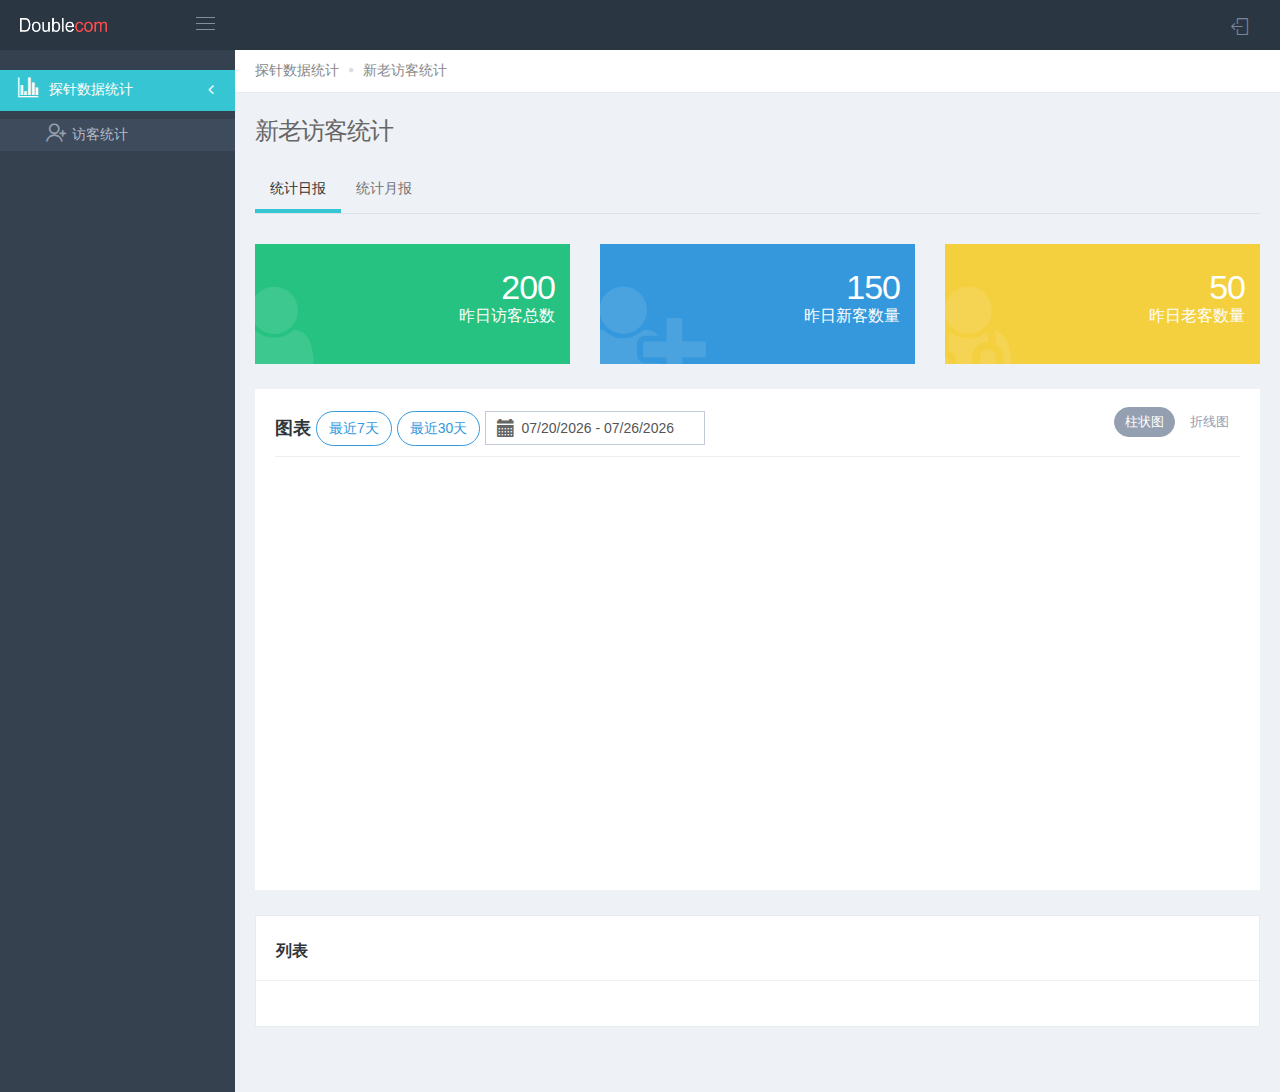
==== html/index.html @ a8bb0d9d "新增折线图和列表" ====
<!DOCTYPE html>
<!--[if IE 8]> <html lang="en" class="ie8 no-js"> <![endif]-->
<!--[if IE 9]> <html lang="en" class="ie9 no-js"> <![endif]-->
<!--[if !IE]><!-->
<html lang="en">
<!--<![endif]-->

<head>
    <meta charset="utf-8" />
    <title>管理平台</title>
    <meta http-equiv="X-UA-Compatible" content="IE=edge">
    <meta content="width=device-width, initial-scale=1" name="viewport" />
    <link rel="stylesheet" href="../assets/global/plugins/iconfont/iconfont.css" type="text/css">
    <link href="../assets/global/plugins/font-awesome/css/font-awesome.min.css" rel="stylesheet" type="text/css" />
    <link href="../assets/global/plugins/simple-line-icons/simple-line-icons.min.css" rel="stylesheet" type="text/css" />
    <link href="../assets/global/plugins/bootstrap/css/bootstrap.min.css" rel="stylesheet" type="text/css" />
    <link href="../assets/global/css/components.min.css" rel="stylesheet" id="style_components" type="text/css" />
    <link href="../assets/global/css/plugins.min.css" rel="stylesheet" type="text/css" />
    <link href="../assets/layouts/layout/css/layout.min.css" rel="stylesheet" type="text/css" />
    <link href="../assets/layouts/layout/css/themes/darkblue.min.css" rel="stylesheet" type="text/css" id="style_color" />
    <link href="../assets/global/plugins/bootstrap-table-master/bootstrap-table.min.css" type="text/css" rel="stylesheet">
    <link href="../assets/global/plugins/bootstrap-select/css/bootstrap-select.min.css" type="text/css" rel="stylesheet">
    <link href="../assets/global/plugins/bootstrap-sweetalert/sweetalert.css" type="text/css" rel="stylesheet">
    <link href="../assets/global/plugins/bootstrap-daterangepicker/daterangepicker.min.css" rel="stylesheet" type="text/css" />
</head>
<!-- END HEAD -->

<body class="page-header-fixed page-sidebar-closed-hide-logo page-container-bg-solid page-content-white page-sidebar-fixed">
    <div class="page-wrapper">
        <!-- BEGIN HEADER -->
        <div class="page-header navbar navbar-fixed-top">
            <!-- BEGIN HEADER INNER -->
            <div class="page-header-inner ">
                <!-- BEGIN LOGO -->
                <div class="page-logo">
                    <a href="javascript:;">
                        <img src="../assets/layouts/layout/img/logo.png" alt="logo" class="logo-default" width="87" height="14" /> </a>
                    <div class="menu-toggler sidebar-toggler">
                        <span></span>
                    </div>
                </div>
                <!-- END LOGO -->
                <!-- BEGIN RESPONSIVE MENU TOGGLER -->
                <a href="javascript:;" class="menu-toggler responsive-toggler" data-toggle="collapse" data-target=".navbar-collapse">
                <span></span>
            </a>
                <!-- END RESPONSIVE MENU TOGGLER -->
                <!-- BEGIN TOP NAVIGATION MENU -->
                <div class="top-menu">
                    <ul class="nav navbar-nav pull-right">
                        <!-- BEGIN USER LOGIN DROPDOWN -->
                        <!-- DOC: Apply "dropdown-dark" class after below "dropdown-extended" to change the dropdown styte -->
                        <li class="dropdown dropdown-user">
                            <a href="javascript:;" class="dropdown-toggle" data-toggle="dropdown" data-hover="dropdown" data-close-others="true">
                            <span class="username username-hide-on-mobile">  </span>
                        </a>
                        </li>
                        <!-- END USER LOGIN DROPDOWN -->
                        <!-- BEGIN QUICK SIDEBAR TOGGLER -->
                        <!-- DOC: Apply "dropdown-dark" class after below "dropdown-extended" to change the dropdown styte -->
                        <li class="dropdown dropdown-quick-sidebar-toggler">
                            <a href="javascript:;" class="dropdown-toggle">
                                <i class="icon-logout"></i>
                            </a>
                        </li>
                        <!-- END QUICK SIDEBAR TOGGLER -->
                    </ul>
                </div>
                <!-- END TOP NAVIGATION MENU -->
            </div>
            <!-- END HEADER INNER -->
        </div>
        <!-- END HEADER -->
        <!-- BEGIN HEADER & CONTENT DIVIDER -->
        <div class="clearfix"></div>
        <!-- END HEADER & CONTENT DIVIDER -->
        <!-- BEGIN CONTAINER -->
        <div class="page-container">
            <!-- BEGIN SIDEBAR -->
            <div class="page-sidebar-wrapper">
                <!-- BEGIN SIDEBAR -->
                <!-- DOC: Set data-auto-scroll="false" to disable the sidebar from auto scrolling/focusing -->
                <!-- DOC: Change data-auto-speed="200" to adjust the sub menu slide up/down speed -->
                <div class="page-sidebar navbar-collapse collapse">
                    <!-- BEGIN SIDEBAR MENU -->
                    <!-- DOC: Apply "page-sidebar-menu-light" class right after "page-sidebar-menu" to enable light sidebar menu style(without borders) -->
                    <!-- DOC: Apply "page-sidebar-menu-hover-submenu" class right after "page-sidebar-menu" to enable hoverable(hover vs accordion) sub menu mode -->
                    <!-- DOC: Apply "page-sidebar-menu-closed" class right after "page-sidebar-menu" to collapse("page-sidebar-closed" class must be applied to the body element) the sidebar sub menu mode -->
                    <!-- DOC: Set data-auto-scroll="false" to disable the sidebar from auto scrolling/focusing -->
                    <!-- DOC: Set data-keep-expand="true" to keep the submenues expanded -->
                    <!-- DOC: Set data-auto-speed="200" to adjust the sub menu slide up/down speed -->
                    <ul class="page-sidebar-menu  page-header-fixed " data-keep-expanded="false" data-auto-scroll="true" data-slide-speed="200" style="padding-top: 20px">
                        <!-- DOC: To remove the sidebar toggler from the sidebar you just need to completely remove the below "sidebar-toggler-wrapper" LI element -->
                        <!-- BEGIN SIDEBAR TOGGLER BUTTON -->
                        <!-- END SIDEBAR TOGGLER BUTTON -->
                        <!-- DOC: To remove the search box from the sidebar you just need to completely remove the below "sidebar-search-wrapper" LI element -->
                        <li class="nav-item start active">
                            <a href="javascript:;" class="nav-link nav-toggle">
                                <i class="iconfont icon-tongjishuju" style="font-size: 20px;"></i>
                                <span class="title">探针数据统计</span>
                                <span class="arrow"></span>
                            </a>
                            <ul class="sub-menu">
                                <li class="nav-item start open">
                                    <a href="index.html" class="nav-link ">
                                    <i class="iconfont icon-xinfangke-copy1" style="font-size: 20px;"></i>
                                    <span class="title">访客统计</span>
                                    <span class="selected"></span>
                                </a>
                                </li>
                            </ul>
                        </li>
                        <!--                         <li class="nav-item  ">
                            <a href="javascript:;" class="nav-link nav-toggle">
                                <i class="icon-diamond"></i>
                                <span class="title">用户管理</span>
                            </a>
                        </li> -->
                        <!--                         <li class="nav-item  ">
                            <a href="javascript:;" class="nav-link nav-toggle">
                            <i class="icon-diamond"></i>
                            <span class="title">基础信息管理</span>
                            <span class="arrow"></span>
                        </a>
                            <ul class="sub-menu">
                                <li class="nav-item start">
                                    <a href="group.html" class="nav-link ">
                                    <i class="icon-bar-chart"></i>
                                    <span class="title">分组管理</span>
                                </a>
                                </li>
                                <li class="nav-item start ">
                                    <a href="javascript:;" class="nav-link ">
                                    <i class="icon-settings"></i>
                                    <span class="title">日志管理</span>
                                </a>
                                </li>
                                <li class="nav-item start ">
                                    <a href="javascript:;" class="nav-link ">
                                    <i class="icon-settings"></i>
                                    <span class="title">代理商管理</span>
                                </a>
                                </li>
                            </ul>
                        </li> -->
                    </ul>
                    <!-- END SIDEBAR MENU -->
                </div>
                <!-- END SIDEBAR -->
            </div>
            <!-- END SIDEBAR -->
            <!-- BEGIN CONTENT -->
            <div class="page-content-wrapper">
                <!-- BEGIN CONTENT BODY -->
                <div class="page-content">
                    <!-- BEGIN PAGE HEADER-->
                    <!-- BEGIN PAGE BAR -->
                    <div class="page-bar">
                        <ul class="page-breadcrumb">
                            <li>
                                <!--<a href="javascript:;">管理首页</a>-->
                                <span>探针数据统计</span>
                                <i class="fa fa-circle"></i>
                            </li>
                            <li>
                                <span>新老访客统计</span>
                            </li>
                        </ul>
                    </div>
                    <!-- END PAGE BAR -->
                    <!-- BEGIN PAGE TITLE-->
                    <h1 class="page-title">新老访客统计
                        <small></small>
                    </h1>
                    <!-- END PAGE TITLE-->
                    <div class="row">
                        <div class="col-md-12">
                            <div class="tabbable-line boxless tabbable-reversed">
                                <ul class="nav nav-tabs">
                                    <li class="active">
                                        <a href="#tab1" data-toggle="tab"> 统计日报 </a>
                                    </li>
                                    <li>
                                        <a href="#tab2" data-toggle="tab"> 统计月报 </a>
                                    </li>
                                </ul>
                                <div class="tab-content">
                                    <div class="tab-pane active" id="tab1">
                                        <div class="row">
                                            <div class="col-lg-4 col-md-4 col-sm-4 col-xs-12">
                                                <a class="dashboard-stat dashboard-stat-v2 green-jungle" href="#" id="devTotals">
                                                    <div class="visual">
                                                        <i class="fa fa-user"></i>
                                                    </div>
                                                    <div class="details">
                                                        <div class="number">
                                                            <span data-counter="counterup" data-value="200">200</span>
                                                        </div>
                                                        <div class="desc">昨日访客总数</div>
                                                    </div>
                                                </a>
                                            </div>
                                            <div class="col-lg-4 col-md-4 col-sm-4 col-xs-12" id="devConnected">
                                                <a class="dashboard-stat dashboard-stat-v2 blue" href="#" name="networkset" id="interSet">
                                                    <div class="visual">
                                                        <i class="fa fa-user-plus"></i>
                                                    </div>
                                                    <div class="details">
                                                        <div class="number">
                                                            <span data-counter="counterup" data-value="150">150</span>
                                                        </div>
                                                        <div class="desc">昨日新客数量</div>
                                                    </div>
                                                </a>
                                            </div>
                                            <div class="col-lg-4 col-md-4 col-sm-4 col-xs-12">
                                                <a class="dashboard-stat dashboard-stat-v2 yellow-saffron" href="#" id="devUnConnected">
                                                    <div class="visual">
                                                        <i class="fa fa-user-md"></i>
                                                    </div>
                                                    <div class="details">
                                                        <div class="number">
                                                            <span data-counter="counterup" data-value="50">50</span>
                                                        </div>
                                                        <div class="desc">昨日老客数量</div>
                                                    </div>
                                                </a>
                                            </div>
                                        </div>
                                        <div class="clearfix"></div>
                                        <div class="row">
                                            <div class="col-md-12">
                                                <div class="portlet light">
                                                    <div class="portlet-title">
                                                        <div class="caption">
                                                            <form class="form-inline">
                                                                <div class="form-group">
                                                                    <span class="caption-subject bold uppercase font-dark">图表</span>
                                                                </div>
                                                                <div class="form-group">
                                                                    <button type="button" class="btn blue btn-outline btn-circle" id="btnLast7Day">最近7天</button>
                                                                </div>
                                                                <div class="form-group">
                                                                    <button type="button" class="btn blue btn-outline btn-circle" id="btnLast30Day">最近30天</button>
                                                                </div>
                                                                <div class="form-group" style="position: relative;">
                                                                    <i class="glyphicon glyphicon-calendar fa fa-calendar" style="position: absolute;bottom: 10px; right: 190px; top: auto; cursor: pointer;"></i>
                                                                    <input type="text" id="dateTimeSel" class="form-control" style="width: 220px;padding-left: 35px;">
                                                                </div>
                                                            </form>
                                                        </div>
                                                        <div class="actions">
                                                            <div class="btn-group btn-group-devided" data-toggle="buttons">
                                                                <label class="btn btn-transparent blue-oleo btn-no-border btn-outline btn-circle btn-sm active" id="barType">
                                                                    <input type="radio" name="options" class="toggle">柱状图</label>
                                                                <label class="btn btn-transparent blue-oleo btn-no-border btn-outline btn-circle btn-sm" id="lineType">
                                                                    <input type="radio" name="options" class="toggle">折线图</label>
                                                            </div>
                                                        </div>
                                                    </div>
                                                    <div class="portlet-body">
                                                        <div id="echarts_users" style="height:400px;"></div>
                                                    </div>
                                                </div>
                                            </div>
                                        </div>
                                        <div class="clearfix"></div>
                                        <div class="row">
                                            <div class="col-md-12 col-sm-12">
                                                <div class="portlet light portlet-fit portlet-datatable bordered">
                                                    <div class="portlet-title">
                                                        <div class="caption">
                                                            <span class="caption-subject bold uppercase font-dark">列表</span>
                                                        </div>
                                                    </div>
                                                    <div class="portlet-body">
                                                        <table id="mytable"></table>
                                                    </div>
                                                </div>
                                            </div>
                                        </div>
                                    </div>
                                    <div class="tab-pane" id="tab2">
                                        <form class="form-inline" role="form" style="margin-bottom: 15px;">
                                            <div class="form-group">
                                                <button type="button" class="btn blue btn-outline btn-lg btn-circle">昨日</button>
                                            </div>
                                            <div class="form-group">
                                                <button type="button" class="btn blue btn-outline btn-lg btn-circle">最近7天</button>
                                            </div>
                                            <div class="form-group">
                                                <button type="button" class="btn blue btn-outline btn-lg btn-circle">最近30天</button>
                                            </div>
                                        </form>
                                    </div>
                                </div>
                            </div>
                        </div>
                    </div>
                </div>
                <!-- END CONTENT BODY -->
            </div>
            <!-- END CONTENT -->
            <!-- BEGIN QUICK SIDEBAR -->
            <a href="javascript:;" class="page-quick-sidebar-toggler">
            <i class="icon-login"></i>
        </a>
            <!-- END QUICK SIDEBAR -->
        </div>
        <!-- END CONTAINER -->
    </div>
    <!-- modal-dialog Begin -->
    <!-- modal-dialog End -->
    <!--[if lt IE 9]>
<script src="../assets/global/plugins/respond.min.js"></script>
<script src="../assets/global/plugins/excanvas.min.js"></script>
<script src="../assets/global/plugins/ie8.fix.min.js"></script>
<![endif]-->
    <script src="../assets/global/plugins/jquery.min.js" type="text/javascript"></script>
    <script src="../assets/global/plugins/bootstrap/js/bootstrap.min.js" type="text/javascript"></script>
    <script src="../assets/global/plugins/moment.min.js" type="text/javascript"></script>
    <script src="../assets/global/plugins/bootstrap-daterangepicker/daterangepicker.min.js" type="text/javascript"></script>
    <script src="../assets/global/plugins/js.cookie.min.js" type="text/javascript"></script>
    <script src="../assets/global/scripts/app.min.js" type="text/javascript"></script>
    <script src="../assets/layouts/layout/scripts/layout.min.js" type="text/javascript"></script>
    <script src="../assets/global/plugins/jquery-slimscroll/jquery.slimscroll.min.js" type="text/javascript"></script>
    <script src="../assets/global/plugins/bootstrap-select/js/bootstrap-select.min.js" type="text/javascript"></script>
    <script src="../assets/global/plugins/bootstrap-sweetalert/sweetalert.min.js" type="text/javascript"></script>
    <script src="../assets/global/plugins/jquery.blockui.min.js" type="text/javascript"></script>
    <script src="../assets/global/plugins/bootstrap-table-master/bootstrap-table.min.js"></script>
    <script src="../assets/global/plugins/bootstrap-table-master/locale/bootstrap-table-zh-CN.min.js"></script>
    <script src="../assets/global/plugins/tableExport-jquery-plugin/tableExport.min.js"></script>
    <script src="../assets/global/plugins/tableExport-jquery-plugin/FileSaver.min.js"></script>
    <script src="../assets/global/plugins/tableExport-jquery-plugin/xlsx.core.min.js"></script>
    <script src="../assets/global/plugins/bootstrap-table-master/bootstrap-table-export.js"></script>
    <script src="../assets/global/plugins/echarts/echarts.min.js" type="text/javascript"></script>
    <script src="../assets/global/plugins/echarts/theme/shine.js" type="text/javascript"></script>
    <script type="text/javascript">
    $(document).ready(function() {
        ///////////////////////////////////////////////////////////////////////////////////////
        // 日期选择
        var dayCount = 7;
        var xDataDays = [];
        var yDataDays = {};
        $('#dateTimeSel').daterangepicker({
            startDate: moment().subtract('days', 6),
            endDate: moment(),
            locale: {
                applyLabel: '保存',
                cancelLabel: '取消',
                fromLabel: 'From',
                toLabel: 'To',
                customRangeLabel: '自定义',
                daysOfWeek: ['日', '一', '二', '三', '四', '五', '六'],
                monthNames: ['1月', '2月', '3月', '4月', '5月', '6月', '7月', '8月', '9月', '10月', '11月', '12月'],
                firstDay: 1
            }
        }, function(start, end, label) {
            $('#btnLast7Day').removeClass("active");
            $('#btnLast30Day').removeClass("active");
            var time1 = Date.parse(start._d);
            var time2 = Date.parse(end._d);
            dayCount = Math.round((Math.abs(time2 - time1)) / (1000 * 60 * 60 * 24));
            xDataDays = [];
            xDataDays.push(end.format('YYYY-MM-DD'));
            for (var i = 0; i < dayCount - 1; i++) {
                var time = end.subtract('days', 1);
                time = time.format('YYYY-MM-DD');
                xDataDays.unshift(time);
            }
            end.add(dayCount - 1, 'day');
            // var yDataDays = {};
            yDataDays = getRandomYData(yDataDays, dayCount);
            var show = false;
            var disabled = true;
            if (dayCount > 15) {
                show = true;
                disabled = false;
            }
            myChart.setOption({
                dataZoom: [{
                    show: show,
                    start: 0,
                    end: 100,
                }, {
                    disabled: disabled,
                    start: 0,
                    end: 100,
                }],
                xAxis: {
                    data: xDataDays,
                },
                series: [{
                    data: yDataDays.allUsers,
                }, {
                    data: yDataDays.newUsers,
                }, {
                    data: yDataDays.oldUsers,
                }, ]
            });
            var data = [];
            setListData(data, xDataDays, yDataDays, dayCount);
        });

        /////////////////////////////////////////////////////////////////////////////////////
        //初始化图表
        var myChart = echarts.init(document.getElementById('echarts_users'), 'shine');
        xDataDays = [];
        for (var i = 6; i >= 0; i--) {
            var time = moment().subtract('days', i);
            time = time.format('YYYY-MM-DD');
            xDataDays.push(time);
        }
        yDataDays = {
            allUsers: [200, 100, 300, 280, 180, 250, 150],
            newUsers: [120, 10, 150, 200, 40, 200, 70],
            oldUsers: [80, 90, 150, 80, 140, 50, 80],
        }
        var option = {
            title: {
                text: 'title',
                show: false,
            },
            tooltip: {
                trigger: 'axis',
                axisPointer: {
                    type: 'shadow', // line/shadow/cross
                }
            },
            dataZoom: [{ // 这个dataZoom组件，默认控制x轴。
                    type: 'slider', // 这个 dataZoom 组件是 slider 型 dataZoom 组件
                    start: 0, // 左边在 10% 的位置。
                    end: 100, // 右边在 60% 的位置。
                    show: false,
                },
                { // 这个dataZoom组件，也控制x轴。
                    type: 'inside', // 这个 dataZoom 组件是 inside 型 dataZoom 组件
                    start: 0, // 左边在 10% 的位置。
                    end: 100, // 右边在 60% 的位置。
                    disabled: true,
                }
            ],
            legend: {
                type: 'plain',
                show: true,
                left: 'center',
                top: 0,
                data: ['总客流', '新客', '老客']
            },
            xAxis: {
                type: 'category',
                data: xDataDays,
                name: '日期',
                // boundaryGap: false,
            },
            yAxis: {
                type: 'value',
                name: '人数',
                splitNumber: 4,
            },
            series: [{
                name: '总客流',
                type: 'bar', // bar/line
                // stack: '123',
                data: yDataDays.allUsers,
            }, {
                name: '新客',
                type: 'bar',
                barWidth: '10%',
                stack: '总客流', // 总客流/其他
                data: yDataDays.newUsers,
            }, {
                name: '老客',
                type: 'bar',
                barWidth: '10%',
                stack: '总客流',
                data: yDataDays.oldUsers,
            }, ]
        };
        myChart.showLoading();
        window.setTimeout(function() {
            myChart.hideLoading();
            myChart.setOption(option);
        }, 500);

        ///////////////////////////////////////////////////////////////////////////////////////
        // 日期选择按钮
        $('#btnLast30Day').removeClass("active");
        $('#btnLast7Day').addClass("active");
        $('#btnLast7Day').click(function(e) {
            e.preventDefault();
            e.stopPropagation();
            dayCount = 7;
            $('#btnLast30Day').removeClass("active");
            $('#btnLast7Day').addClass("active");
            $('#dateTimeSel').data('daterangepicker').setStartDate(moment().subtract('days', 6));
            $('#dateTimeSel').data('daterangepicker').setEndDate(moment());
            xDataDays = [];
            for (var i = 6; i >= 0; i--) {
                var time = moment().subtract('days', i);
                time = time.format('YYYY-MM-DD');
                xDataDays.push(time);
            }
            yDataDays = {
                allUsers: [200, 100, 300, 280, 180, 250, 150],
                newUsers: [120, 10, 150, 200, 40, 200, 70],
                oldUsers: [80, 90, 150, 80, 140, 50, 80],
            }
            myChart.setOption({
                xAxis: {
                    data: xDataDays,
                },
                dataZoom: [{
                    type: 'slider',
                    show: false,
                    start: 0,
                    end: 100,
                }, {
                    type: 'inside',
                    disabled: true,
                    start: 0,
                    end: 100,
                }],
                series: [{
                    data: yDataDays.allUsers,
                }, {
                    data: yDataDays.newUsers,
                }, {
                    data: yDataDays.oldUsers,
                }, ]
            });
            var data = [];
            setListData(data, xDataDays, yDataDays, dayCount);
        });
        $('#btnLast30Day').click(function(e) {
            e.preventDefault();
            e.stopPropagation();
            dayCount = 30;
            $('#btnLast30Day').addClass("active");
            $('#btnLast7Day').removeClass("active");
            $('#dateTimeSel').data('daterangepicker').setStartDate(moment().subtract('days', 29));
            $('#dateTimeSel').data('daterangepicker').setEndDate(moment());
            xDataDays = [];
            for (var i = 29; i >= 0; i--) {
                var time = moment().subtract('days', i);
                time = time.format('YYYY-MM-DD');
                xDataDays.push(time);
            }
            yDataDays = getRandomYData(yDataDays, 30);
            myChart.setOption({
                dataZoom: [{
                    type: 'slider',
                    show: true,
                    start: 0,
                    end: 100,
                }, {
                    type: 'inside',
                    disabled: false,
                    start: 0,
                    end: 100,
                }],
                xAxis: {
                    data: xDataDays,
                },
                series: [{
                    data: yDataDays.allUsers,
                }, {
                    data: yDataDays.newUsers,
                }, {
                    data: yDataDays.oldUsers,
                }, ]
            });
            var data = [];
            setListData(data, xDataDays, yDataDays, dayCount);
        });
        /////////////////////////////////////////////////////////////////////////////////////
        //图表类型切换
        $("#lineType").click(function(e) {
            e.preventDefault();
            var show = false;
            var disabled = true;
            if (dayCount > 15) {
                show = true;
                disabled = false;
            }
            myChart.setOption({
                tooltip: {
                    trigger: 'axis',
                    axisPointer: {
                        type: 'line', // line/shadow/cross
                    }
                },
                dataZoom: [{
                    type: 'slider',
                    show: show,
                    start: 0,
                    end: 100,
                }, {
                    type: 'inside',
                    disabled: disabled,
                    start: 0,
                    end: 100,
                }],
                xAxis: {
                    type: 'category',
                    data: xDataDays,
                    name: '日期',
                    boundaryGap: false,
                },
                series: [{
                    name: '总客流',
                    type: 'line', // bar/line
                    data: yDataDays.allUsers,
                    // areaStyle: { normal: {} },
                }, {
                    name: '新客',
                    type: 'line',
                    data: yDataDays.newUsers,
                    // areaStyle: { normal: {} },
                }, {
                    name: '老客',
                    type: 'line',
                    data: yDataDays.oldUsers,
                    // areaStyle: { normal: {} },
                }, ]
            });

        });
        $("#barType").click(function(e) {
            e.preventDefault();
            var show = false;
            var disabled = true;
            if (dayCount > 15) {
                show = true;
                disabled = false;
            }
            myChart.setOption({
                tooltip: {
                    trigger: 'axis',
                    axisPointer: {
                        type: 'shadow', // line/shadow/cross
                    }
                },
                dataZoom: [{
                    type: 'slider',
                    show: show,
                    start: 0,
                    end: 100,
                }, {
                    type: 'inside',
                    disabled: disabled,
                    start: 0,
                    end: 100,
                }],
                xAxis: {
                    type: 'category',
                    data: xDataDays,
                    name: '日期',
                    boundaryGap: true,
                },
                series: [{
                    name: '总客流',
                    type: 'bar', // bar/line
                    data: yDataDays.allUsers,
                }, {
                    name: '新客',
                    type: 'bar',
                    stack: '总客流',
                    barWidth: '10%',
                    data: yDataDays.newUsers,
                }, {
                    name: '老客',
                    type: 'bar',
                    stack: '总客流',
                    barWidth: '10%',
                    data: yDataDays.oldUsers,
                }, ]
            });
        });

        ///////////////////////////////////////////////////////////////////////////////////////////
        // 初始化表格
        $('#mytable').bootstrapTable({
            // search: true, // 显示搜索框
            // sortName: 'mac', // 初始化排序字段
            // url: 'https://weiquaninfo.cn/json/data.json',   
            pagination: true, // 底部显示数量,
            pageNumber: 1, //初始化加载第一页，默认第一页
            pageSize: 10, //每页的记录行数
            pageList: [5, 10, 25, 50, 100], //可供选择的每页的行数
            striped: true,
            // toolbar: '#toolbar',
            showExport: true, // 导出（第三方）
            exportDataType: 'all', // 导出参数
            exportTypes: ['excel'], // 导出文件类型
            exportOptions: { // 导出选项
                excelFileFormat: 'xlsx'
            },
            // showColumns: true, // 显示列选择按钮
            // clickToSelect: true,
            columns: [{ // 表头
                field: 'date', // 域名
                title: '日期', //文字名称
                align: 'center', // 水平居中
                valign: 'middle', // 垂直居中
                sortable: true, //启用排序
                visible: true,
            }, {
                field: 'allUsers',
                title: '总客流',
                align: 'center',
                valign: 'middle',
                sortable: true,
                visible: true,
            }, {
                field: 'newUsers',
                title: '新访客数',
                align: 'center',
                valign: 'middle',
                sortable: true,
                visible: true,
            }, {
                field: 'oldUsers',
                title: '老访客数',
                align: 'center',
                valign: 'middle',
                sortable: true,
                visible: true,
            }, {
                field: 'newUsersPercent',
                title: '新访客占比',
                align: 'center',
                valign: 'middle',
                sortable: true,
                visible: true,
            }, {
                field: 'oldUsersPercent',
                title: '老访客占比',
                align: 'center',
                valign: 'middle',
                sortable: true,
                visible: true,
            }],
        });

        var data = [];
        setListData(data, xDataDays, yDataDays, dayCount);
    })
    //////////////////////////////////////////////////////////////////////////////////////////////////
    // 获取值用随机数
    function getRandomYData(data, num) {
        var allUsers = [];
        var newUsers = [];
        var oldUsers = [];
        for (var i = 0; i < num; i++) {
            var all = parseInt((Math.random() + 2) * 100); // 200-300内随机数
            allUsers.push(all);
            var newU = parseInt(Math.random() * 200); // 0-200内随机数
            newUsers.push(newU);
            oldUsers.push(all - newU);
        }
        return {
            allUsers: allUsers,
            newUsers: newUsers,
            oldUsers: oldUsers
        }
    }
    //////////////////////////////////////////////////////////////////////////////////////////////////
    // 生成列表数据
    function setListData(data, xDataDays, yDataDays, dayCount) {
        var data = [];
        for (var i = 0; i < dayCount; i++) {
            var temp = {};
            temp.date = xDataDays[i];
            temp.allUsers = yDataDays.allUsers[i];
            temp.newUsers = yDataDays.newUsers[i];
            temp.oldUsers = yDataDays.oldUsers[i];
            temp.newUsersPercent = Math.round((temp.newUsers / temp.allUsers) * 100) + '%';
            temp.oldUsersPercent = Math.round((temp.oldUsers / temp.allUsers) * 100) + '%';
            data.push(temp);
        }
        $('#mytable').bootstrapTable('removeAll');
        $('#mytable').bootstrapTable('append', data);
        return true;
    }
    </script>
</body>

</html>
---- assets/global/plugins/iconfont/iconfont.css ----
@font-face {font-family: "iconfont";
  src: url('iconfont.eot?t=1506410341855'); /* IE9*/
  src: url('iconfont.eot?t=1506410341855#iefix') format('embedded-opentype'), /* IE6-IE8 */
  url('[data-uri]') format('woff'),
  url('iconfont.ttf?t=1506410341855') format('truetype'), /* chrome, firefox, opera, Safari, Android, iOS 4.2+*/
  url('iconfont.svg?t=1506410341855#iconfont') format('svg'); /* iOS 4.1- */
}

.iconfont {
  font-family:"iconfont" !important;
  font-size:16px;
  font-style:normal;
  -webkit-font-smoothing: antialiased;
  -moz-osx-font-smoothing: grayscale;
}

.icon-luyouqi:before { content: "\e60c"; }

.icon-zhongqi:before { content: "\e61d"; }

.icon-icon:before { content: "\e611"; }

.icon-yonghuguanli:before { content: "\e631"; }

.icon-peizhi:before { content: "\e68c"; }

.icon-icon1:before { content: "\e616"; }

.icon-route:before { content: "\e602"; }

.icon-xiafapeizhi2:before { content: "\e628"; }

.icon-fenzu:before { content: "\e646"; }

.icon-tongjishuju:before { content: "\e605"; }

.icon-diannao-copy:before { content: "\e612"; }

.icon-xinfangke-copy1:before { content: "\e502"; }

.icon-shebei:before { content: "\e617"; }

.icon-tanzhen:before { content: "\e607"; }

.icon-yonghuguanli1:before { content: "\e648"; }

.icon-xitong:before { content: "\e618"; }

.icon-yonghuguanli2:before { content: "\e62d"; }

.icon-liebiao:before { content: "\e603"; }

.icon-wuxian:before { content: "\e501"; }

.icon-fuwuqi:before { content: "\e72c"; }

.icon-icon_shengji:before { content: "\e60b"; }

.icon-caidan:before { content: "\e702"; }

.icon-yun:before { content: "\e51a"; }

.icon-ziyuan:before { content: "\e650"; }

.icon-dailishang:before { content: "\e61b"; }

.icon-gongneng:before { content: "\e653"; }
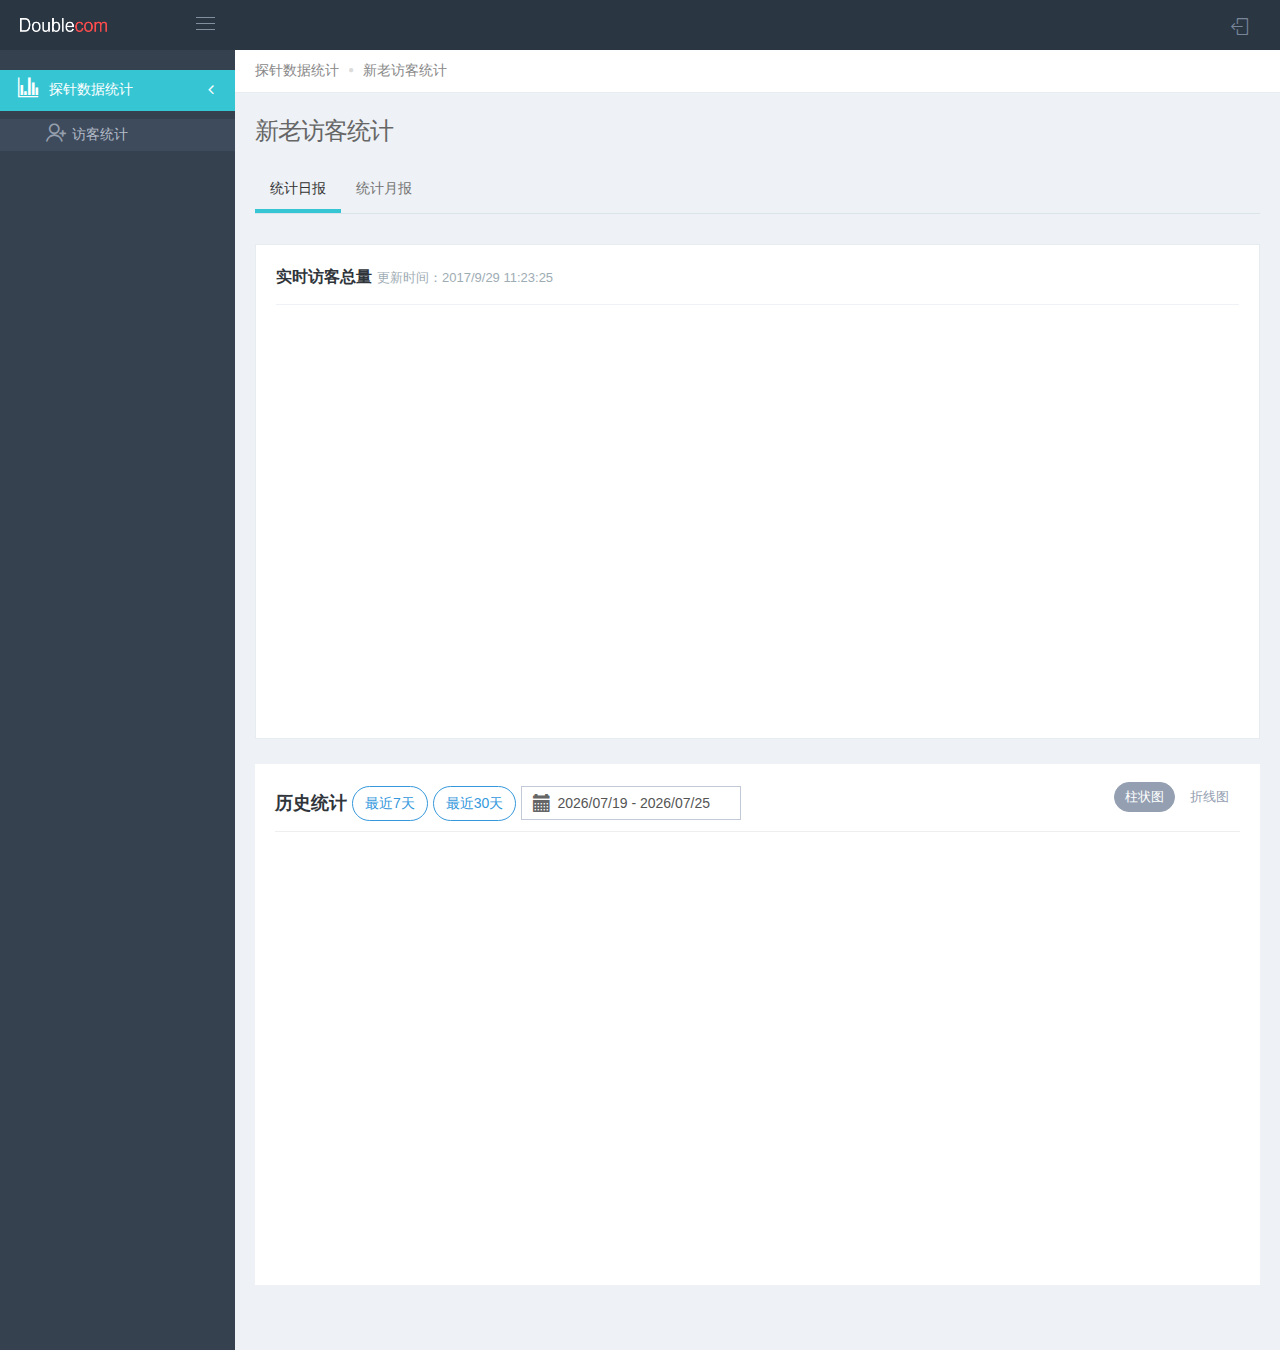
==== commit 46b4ddc5: "新增实时表" ====
--- a/html/index.html
+++ b/html/index.html
@@ -186,7 +186,7 @@
                                 </ul>
                                 <div class="tab-content">
                                     <div class="tab-pane active" id="tab1">
-                                        <div class="row">
+                                        <!--                                         <div class="row">
                                             <div class="col-lg-4 col-md-4 col-sm-4 col-xs-12">
                                                 <a class="dashboard-stat dashboard-stat-v2 green-jungle" href="#" id="devTotals">
                                                     <div class="visual">
@@ -226,8 +226,23 @@
                                                     </div>
                                                 </a>
                                             </div>
+                                        </div> -->
+                                        <div class="clearfix"></div>
+                                        <div class="row">
+                                            <div class="col-md-12">
+                                                <div class="portlet light bordered">
+                                                    <div class="portlet-title">
+                                                        <div class="caption">
+                                                            <span class="caption-subject bold uppercase font-dark">实时访客总量</span>
+                                                            <span class="caption-helper">更新时间：2017/9/29 11:23:25</span>
+                                                        </div>
+                                                    </div>
+                                                    <div class="portlet-body">
+                                                        <div id="echarts_time_users" style="height:400px;"></div>
+                                                    </div>
+                                                </div>
+                                            </div>
                                         </div>
-                                        <div class="clearfix"></div>
                                         <div class="row">
                                             <div class="col-md-12">
                                                 <div class="portlet light">
@@ -235,7 +250,7 @@
                                                         <div class="caption">
                                                             <form class="form-inline">
                                                                 <div class="form-group">
-                                                                    <span class="caption-subject bold uppercase font-dark">图表</span>
+                                                                    <span class="caption-subject bold uppercase font-dark">历史统计</span>
                                                                 </div>
                                                                 <div class="form-group">
                                                                     <button type="button" class="btn blue btn-outline btn-circle" id="btnLast7Day">最近7天</button>
@@ -252,28 +267,14 @@
                                                         <div class="actions">
                                                             <div class="btn-group btn-group-devided" data-toggle="buttons">
                                                                 <label class="btn btn-transparent blue-oleo btn-no-border btn-outline btn-circle btn-sm active" id="barType">
-                                                                    <input type="radio" name="options" class="toggle">柱状图</label>
+                                                                    <input type="radio" name="options" class="toggle" id="option1">柱状图</label>
                                                                 <label class="btn btn-transparent blue-oleo btn-no-border btn-outline btn-circle btn-sm" id="lineType">
-                                                                    <input type="radio" name="options" class="toggle">折线图</label>
+                                                                    <input type="radio" name="options" class="toggle" id="option2">折线图</label>
                                                             </div>
                                                         </div>
                                                     </div>
                                                     <div class="portlet-body">
-                                                        <div id="echarts_users" style="height:400px;"></div>
-                                                    </div>
-                                                </div>
-                                            </div>
-                                        </div>
-                                        <div class="clearfix"></div>
-                                        <div class="row">
-                                            <div class="col-md-12 col-sm-12">
-                                                <div class="portlet light portlet-fit portlet-datatable bordered">
-                                                    <div class="portlet-title">
-                                                        <div class="caption">
-                                                            <span class="caption-subject bold uppercase font-dark">列表</span>
-                                                        </div>
-                                                    </div>
-                                                    <div class="portlet-body">
+                                                        <div id="echarts_users" style="height:400px;margin-bottom: 20px;"></div>
                                                         <table id="mytable"></table>
                                                     </div>
                                                 </div>
@@ -343,9 +344,11 @@
         var xDataDays = [];
         var yDataDays = {};
         $('#dateTimeSel').daterangepicker({
-            startDate: moment().subtract('days', 6),
-            endDate: moment(),
+            startDate: moment().subtract(7, 'days'),
+            endDate: moment().subtract(1, 'days'),
+            maxDate: moment().subtract(1, 'days'),
             locale: {
+                format: "YYYY/MM/DD",
                 applyLabel: '保存',
                 cancelLabel: '取消',
                 fromLabel: 'From',
@@ -363,12 +366,15 @@
             dayCount = Math.round((Math.abs(time2 - time1)) / (1000 * 60 * 60 * 24));
             xDataDays = [];
             xDataDays.push(end.format('YYYY-MM-DD'));
-            for (var i = 0; i < dayCount - 1; i++) {
-                var time = end.subtract('days', 1);
-                time = time.format('YYYY-MM-DD');
-                xDataDays.unshift(time);
-            }
-            end.add(dayCount - 1, 'day');
+            if (dayCount > 1) {
+                for (var i = 0; i < dayCount - 1; i++) {
+                    var time = end.subtract(1, 'days');
+                    time = time.format('YYYY-MM-DD');
+                    xDataDays.unshift(time);
+                }
+                end.add(dayCount - 1, 'day');
+            } else { dayCount = 1 }
+
             // var yDataDays = {};
             yDataDays = getRandomYData(yDataDays, dayCount);
             var show = false;
@@ -403,11 +409,11 @@
         });
 
         /////////////////////////////////////////////////////////////////////////////////////
-        //初始化图表
+        //初始化图表1
         var myChart = echarts.init(document.getElementById('echarts_users'), 'shine');
         xDataDays = [];
-        for (var i = 6; i >= 0; i--) {
-            var time = moment().subtract('days', i);
+        for (var i = 7; i >= 1; i--) {
+            var time = moment().subtract(i, 'days');
             time = time.format('YYYY-MM-DD');
             xDataDays.push(time);
         }
@@ -463,18 +469,36 @@
                 type: 'bar', // bar/line
                 // stack: '123',
                 data: yDataDays.allUsers,
+                // label: {
+                //     normal: {
+                //         show: true,
+                //         formatter: '{c}'
+                //     }
+                // }
             }, {
                 name: '新客',
                 type: 'bar',
                 barWidth: '10%',
                 stack: '总客流', // 总客流/其他
                 data: yDataDays.newUsers,
+                // label: {
+                //     normal: {
+                //         show: true,
+                //         formatter: '{c}'
+                //     }
+                // }
             }, {
                 name: '老客',
                 type: 'bar',
                 barWidth: '10%',
                 stack: '总客流',
                 data: yDataDays.oldUsers,
+                // label: {
+                //     normal: {
+                //         show: true,
+                //         formatter: '{c}'
+                //     }
+                // }
             }, ]
         };
         myChart.showLoading();
@@ -493,11 +517,11 @@
             dayCount = 7;
             $('#btnLast30Day').removeClass("active");
             $('#btnLast7Day').addClass("active");
-            $('#dateTimeSel').data('daterangepicker').setStartDate(moment().subtract('days', 6));
-            $('#dateTimeSel').data('daterangepicker').setEndDate(moment());
+            $('#dateTimeSel').data('daterangepicker').setStartDate(moment().subtract(7, 'days'));
+            $('#dateTimeSel').data('daterangepicker').setEndDate(moment().subtract(1, 'days'));
             xDataDays = [];
-            for (var i = 6; i >= 0; i--) {
-                var time = moment().subtract('days', i);
+            for (var i = 7; i >= 1; i--) {
+                var time = moment().subtract(i, 'days');
                 time = time.format('YYYY-MM-DD');
                 xDataDays.push(time);
             }
@@ -538,11 +562,11 @@
             dayCount = 30;
             $('#btnLast30Day').addClass("active");
             $('#btnLast7Day').removeClass("active");
-            $('#dateTimeSel').data('daterangepicker').setStartDate(moment().subtract('days', 29));
-            $('#dateTimeSel').data('daterangepicker').setEndDate(moment());
+            $('#dateTimeSel').data('daterangepicker').setStartDate(moment().subtract(30, 'days'));
+            $('#dateTimeSel').data('daterangepicker').setEndDate(moment().subtract(1, 'days'));
             xDataDays = [];
-            for (var i = 29; i >= 0; i--) {
-                var time = moment().subtract('days', i);
+            for (var i = 30; i >= 1; i--) {
+                var time = moment().subtract(i, 'days');
                 time = time.format('YYYY-MM-DD');
                 xDataDays.push(time);
             }
@@ -576,7 +600,7 @@
         /////////////////////////////////////////////////////////////////////////////////////
         //图表类型切换
         $("#lineType").click(function(e) {
-            e.preventDefault();
+            // e.preventDefault();
             var show = false;
             var disabled = true;
             if (dayCount > 15) {
@@ -627,7 +651,7 @@
 
         });
         $("#barType").click(function(e) {
-            e.preventDefault();
+            // e.preventDefault();
             var show = false;
             var disabled = true;
             if (dayCount > 15) {
@@ -690,7 +714,7 @@
             pageList: [5, 10, 25, 50, 100], //可供选择的每页的行数
             striped: true,
             // toolbar: '#toolbar',
-            showExport: true, // 导出（第三方）
+            // showExport: true, // 导出（第三方）
             exportDataType: 'all', // 导出参数
             exportTypes: ['excel'], // 导出文件类型
             exportOptions: { // 导出选项
@@ -745,6 +769,45 @@
 
         var data = [];
         setListData(data, xDataDays, yDataDays, dayCount);
+
+        /////////////////////////////////////////////////////////////////////////////////////
+        //初始化图表2
+        var myChart2 = echarts.init(document.getElementById('echarts_time_users'), 'shine');
+        myChart2.showLoading();
+        window.setTimeout(function() {
+            myChart2.hideLoading();
+            myChart2.setOption({
+                tooltip: {
+                    trigger: 'axis',
+                },
+                xAxis: {
+                    type: 'time',
+                    splitLine: {
+                        show: false
+                    }
+                },
+                yAxis: {
+                    type: 'value',
+                    boundaryGap: [0, '100%'],
+                    splitLine: {
+                        show: false
+                    }
+                },
+                series: [{
+                    name: '总客流数',
+                    type: 'line',
+                    showSymbol: false,
+                    hoverAnimation: false,
+                    data: [{
+                        name: '1997/09/12',
+                        value: [moment().format('YYYY-MM-DD HH:mm:SS'), '200']
+                    }, {
+                        name: '1997/09/13',
+                        value: ['1997/09/13', '300']
+                    }]
+                }]
+            });
+        }, 500);
     })
     //////////////////////////////////////////////////////////////////////////////////////////////////
     // 获取值用随机数
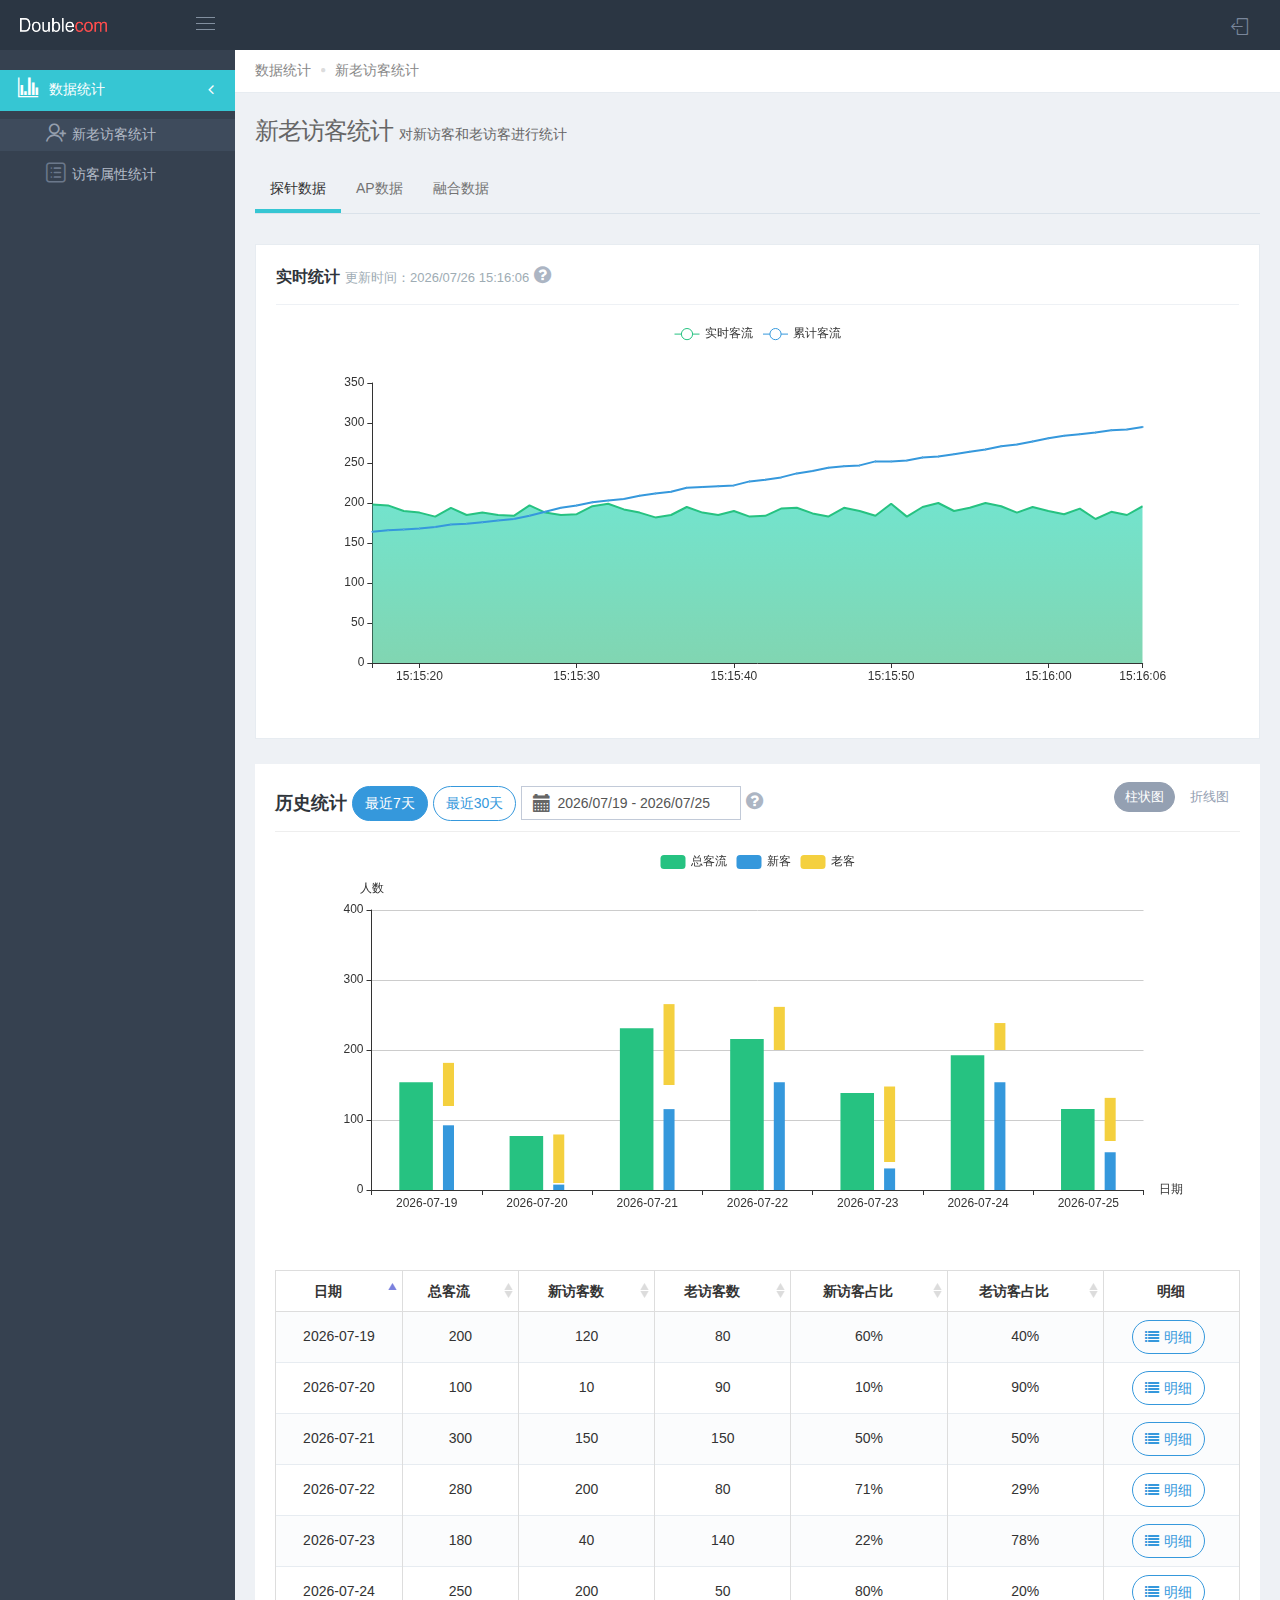
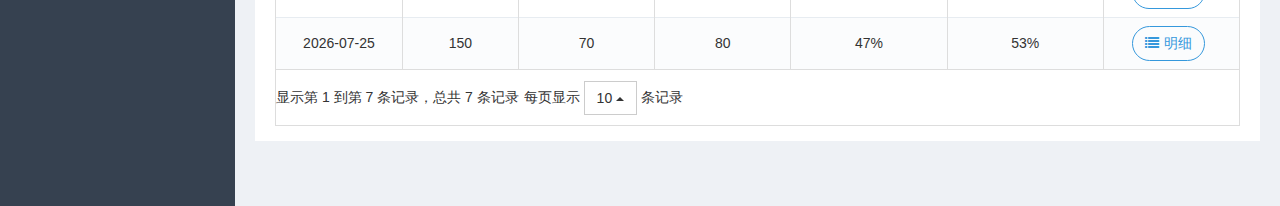
==== commit 783a716a: "新老访客报表更新" ====
--- a/html/index.html
+++ b/html/index.html
@@ -22,6 +22,17 @@
     <link href="../assets/global/plugins/bootstrap-select/css/bootstrap-select.min.css" type="text/css" rel="stylesheet">
     <link href="../assets/global/plugins/bootstrap-sweetalert/sweetalert.css" type="text/css" rel="stylesheet">
     <link href="../assets/global/plugins/bootstrap-daterangepicker/daterangepicker.min.css" rel="stylesheet" type="text/css" />
+    <style type="text/css">
+    .tooltip-inner {
+        max-width: initial;
+        text-align: left;
+        background-color: #2F353B;
+    }
+
+    .tooltip.top .tooltip-arrow {
+        border-top-color: #2F353B;
+    }
+    </style>
 </head>
 <!-- END HEAD -->
 
@@ -97,52 +108,27 @@
                         <li class="nav-item start active">
                             <a href="javascript:;" class="nav-link nav-toggle">
                                 <i class="iconfont icon-tongjishuju" style="font-size: 20px;"></i>
-                                <span class="title">探针数据统计</span>
+                                <span class="title">数据统计</span>
                                 <span class="arrow"></span>
                             </a>
                             <ul class="sub-menu">
                                 <li class="nav-item start open">
                                     <a href="index.html" class="nav-link ">
                                     <i class="iconfont icon-xinfangke-copy1" style="font-size: 20px;"></i>
-                                    <span class="title">访客统计</span>
+                                    <span class="title">新老访客统计</span>
                                     <span class="selected"></span>
                                 </a>
                                 </li>
                             </ul>
-                        </li>
-                        <!--                         <li class="nav-item  ">
-                            <a href="javascript:;" class="nav-link nav-toggle">
-                                <i class="icon-diamond"></i>
-                                <span class="title">用户管理</span>
-                            </a>
-                        </li> -->
-                        <!--                         <li class="nav-item  ">
-                            <a href="javascript:;" class="nav-link nav-toggle">
-                            <i class="icon-diamond"></i>
-                            <span class="title">基础信息管理</span>
-                            <span class="arrow"></span>
-                        </a>
                             <ul class="sub-menu">
                                 <li class="nav-item start">
-                                    <a href="group.html" class="nav-link ">
-                                    <i class="icon-bar-chart"></i>
-                                    <span class="title">分组管理</span>
-                                </a>
-                                </li>
-                                <li class="nav-item start ">
-                                    <a href="javascript:;" class="nav-link ">
-                                    <i class="icon-settings"></i>
-                                    <span class="title">日志管理</span>
-                                </a>
-                                </li>
-                                <li class="nav-item start ">
-                                    <a href="javascript:;" class="nav-link ">
-                                    <i class="icon-settings"></i>
-                                    <span class="title">代理商管理</span>
+                                    <a href="userProperty.html" class="nav-link ">
+                                    <i class="iconfont icon-shuxing" style="font-size: 20px;"></i>
+                                    <span class="title">访客属性统计</span>
                                 </a>
                                 </li>
                             </ul>
-                        </li> -->
+                        </li>
                     </ul>
                     <!-- END SIDEBAR MENU -->
                 </div>
@@ -159,7 +145,7 @@
                         <ul class="page-breadcrumb">
                             <li>
                                 <!--<a href="javascript:;">管理首页</a>-->
-                                <span>探针数据统计</span>
+                                <span>数据统计</span>
                                 <i class="fa fa-circle"></i>
                             </li>
                             <li>
@@ -170,7 +156,7 @@
                     <!-- END PAGE BAR -->
                     <!-- BEGIN PAGE TITLE-->
                     <h1 class="page-title">新老访客统计
-                        <small></small>
+                        <small>对新访客和老访客进行统计</small>
                     </h1>
                     <!-- END PAGE TITLE-->
                     <div class="row">
@@ -178,63 +164,26 @@
                             <div class="tabbable-line boxless tabbable-reversed">
                                 <ul class="nav nav-tabs">
                                     <li class="active">
-                                        <a href="#tab1" data-toggle="tab"> 统计日报 </a>
+                                        <a href="#tab1" data-toggle="tab"> 探针数据 </a>
                                     </li>
                                     <li>
-                                        <a href="#tab2" data-toggle="tab"> 统计月报 </a>
+                                        <a href="#tab2" data-toggle="tab"> AP数据 </a>
+                                    </li>
+                                    <li>
+                                        <a href="#tab3" data-toggle="tab"> 融合数据 </a>
                                     </li>
                                 </ul>
                                 <div class="tab-content">
                                     <div class="tab-pane active" id="tab1">
-                                        <!--                                         <div class="row">
-                                            <div class="col-lg-4 col-md-4 col-sm-4 col-xs-12">
-                                                <a class="dashboard-stat dashboard-stat-v2 green-jungle" href="#" id="devTotals">
-                                                    <div class="visual">
-                                                        <i class="fa fa-user"></i>
-                                                    </div>
-                                                    <div class="details">
-                                                        <div class="number">
-                                                            <span data-counter="counterup" data-value="200">200</span>
-                                                        </div>
-                                                        <div class="desc">昨日访客总数</div>
-                                                    </div>
-                                                </a>
-                                            </div>
-                                            <div class="col-lg-4 col-md-4 col-sm-4 col-xs-12" id="devConnected">
-                                                <a class="dashboard-stat dashboard-stat-v2 blue" href="#" name="networkset" id="interSet">
-                                                    <div class="visual">
-                                                        <i class="fa fa-user-plus"></i>
-                                                    </div>
-                                                    <div class="details">
-                                                        <div class="number">
-                                                            <span data-counter="counterup" data-value="150">150</span>
-                                                        </div>
-                                                        <div class="desc">昨日新客数量</div>
-                                                    </div>
-                                                </a>
-                                            </div>
-                                            <div class="col-lg-4 col-md-4 col-sm-4 col-xs-12">
-                                                <a class="dashboard-stat dashboard-stat-v2 yellow-saffron" href="#" id="devUnConnected">
-                                                    <div class="visual">
-                                                        <i class="fa fa-user-md"></i>
-                                                    </div>
-                                                    <div class="details">
-                                                        <div class="number">
-                                                            <span data-counter="counterup" data-value="50">50</span>
-                                                        </div>
-                                                        <div class="desc">昨日老客数量</div>
-                                                    </div>
-                                                </a>
-                                            </div>
-                                        </div> -->
                                         <div class="clearfix"></div>
                                         <div class="row">
                                             <div class="col-md-12">
                                                 <div class="portlet light bordered">
                                                     <div class="portlet-title">
                                                         <div class="caption">
-                                                            <span class="caption-subject bold uppercase font-dark">实时访客总量</span>
-                                                            <span class="caption-helper">更新时间：2017/9/29 11:23:25</span>
+                                                            <span class="caption-subject bold uppercase font-dark">实时统计</span>
+                                                            <span class="caption-helper" id="updateTimeCtl">更新时间：2017/9/29 11:23:25</span>
+                                                            <a href="#" id="time_explain"><i class="fa fa-question-circle font-grey-salsa" style="font-size: 20px;"></i></a>
                                                         </div>
                                                     </div>
                                                     <div class="portlet-body">
@@ -262,6 +211,7 @@
                                                                     <i class="glyphicon glyphicon-calendar fa fa-calendar" style="position: absolute;bottom: 10px; right: 190px; top: auto; cursor: pointer;"></i>
                                                                     <input type="text" id="dateTimeSel" class="form-control" style="width: 220px;padding-left: 35px;">
                                                                 </div>
+                                                                <a href="#" id="history_explain"><i class="fa fa-question-circle font-grey-salsa" style="font-size: 20px;"></i></a>
                                                             </form>
                                                         </div>
                                                         <div class="actions">
@@ -282,17 +232,10 @@
                                         </div>
                                     </div>
                                     <div class="tab-pane" id="tab2">
-                                        <form class="form-inline" role="form" style="margin-bottom: 15px;">
-                                            <div class="form-group">
-                                                <button type="button" class="btn blue btn-outline btn-lg btn-circle">昨日</button>
-                                            </div>
-                                            <div class="form-group">
-                                                <button type="button" class="btn blue btn-outline btn-lg btn-circle">最近7天</button>
-                                            </div>
-                                            <div class="form-group">
-                                                <button type="button" class="btn blue btn-outline btn-lg btn-circle">最近30天</button>
-                                            </div>
-                                        </form>
+                                        AP数据（已经认证成功上网的用户数），数据展现形式和前页相同
+                                    </div>
+                                    <div class="tab-pane" id="tab3">
+                                        融合数据，AP+探针数据的融合数据，数据展现形式和前页相同
                                     </div>
                                 </div>
                             </div>
@@ -339,6 +282,20 @@
     <script type="text/javascript">
     $(document).ready(function() {
         ///////////////////////////////////////////////////////////////////////////////////////
+        // 提示
+        $("#time_explain").tooltip({
+            html: true,
+            title: '实时客流：当前访客人数（每隔10秒更新一次）' + '<br/>' +
+                '累计客流：今日累计访客人数（每隔10秒更新一次）'
+        })
+        $("#history_explain").tooltip({
+            html: true,
+            title: '历史客流：截止昨日之前的访客人数统计（时间间隔不超过2个月）' + '<br/>' +
+                '总客流：当日的访客总人数' + '<br/>' +
+                '新客流：从未来访过的访客人数' + '<br/>' +
+                '老客流：曾经来访过的访客人数'
+        })
+        ///////////////////////////////////////////////////////////////////////////////////////
         // 日期选择
         var dayCount = 7;
         var xDataDays = [];
@@ -462,7 +419,8 @@
             yAxis: {
                 type: 'value',
                 name: '人数',
-                splitNumber: 4,
+                splitNumber: 3,
+                boundaryGap: ['0', '20%'],
             },
             series: [{
                 name: '总客流',
@@ -706,7 +664,7 @@
         // 初始化表格
         $('#mytable').bootstrapTable({
             // search: true, // 显示搜索框
-            // sortName: 'mac', // 初始化排序字段
+            sortName: 'date', // 初始化排序字段
             // url: 'https://weiquaninfo.cn/json/data.json',   
             pagination: true, // 底部显示数量,
             pageNumber: 1, //初始化加载第一页，默认第一页
@@ -764,6 +722,17 @@
                 valign: 'middle',
                 sortable: true,
                 visible: true,
+            }, {
+                field: 'operate',
+                title: '明细',
+                align: 'center',
+                valign: 'middle',
+                sortable: false,
+                formatter: function(value, row, index) {
+                    var info = '<a class="detail btn blue btn-circle btn-outline" style="margin-right: 5px" href="javascript:void(0)" >' + '<i class="fa fa-list" style="margin-right: 5px;"></i>' + '明细' + '</a>';
+                    return (info);
+                },
+                events: 'operateEvents'
             }],
         });
 
@@ -772,42 +741,67 @@
 
         /////////////////////////////////////////////////////////////////////////////////////
         //初始化图表2
+        var totalUsers = 300;
         var myChart2 = echarts.init(document.getElementById('echarts_time_users'), 'shine');
-        myChart2.showLoading();
-        window.setTimeout(function() {
-            myChart2.hideLoading();
+        var data2 = [];
+        var data3 = [];
+        var curTime = moment();
+        $("#updateTimeCtl").text('更新时间：' + curTime.format("YYYY/MM/DD HH:mm:ss"));
+        for (var i = 0; i < 50; i++) {
+            var dataTime = {};
+            var dataTime3 = {};
+            dataTime.value = [];
+            dataTime3.value = [];
+            if (i == 0) {
+                dataTime.value.push(curTime.format("YYYY/MM/DD HH:mm:ss"));
+                dataTime3.value.push(curTime.format("YYYY/MM/DD HH:mm:ss"));
+            } else {
+                dataTime.value.push(curTime.subtract(1, 'seconds').format("YYYY/MM/DD HH:mm:ss"));
+                dataTime3.value.push(curTime.format("YYYY/MM/DD HH:mm:ss"));
+            }
+            dataTime.value.push(RandomNumBoth(180, 200));
+            totalUsers -= (Math.round(Math.random() * 5));
+            dataTime3.value.push(totalUsers.toString());
+            dataTime.name = curTime.format("HH:mm:ss");
+            dataTime3.name = curTime.format("HH:mm:ss");
+            data2.unshift(dataTime);
+            data3.unshift(dataTime3);
+        }
+        totalUsers = 300;
+        setLineChart(myChart2, data2, data3);
+        window.setInterval(function() {
+            data2.shift();
+            data3.shift();
+            data2.push({
+                name: moment().format("HH:mm:ss"),
+                value: [moment().format("YYYY/MM/DD HH:mm:ss"), RandomNumBoth(180, 200)]
+            });
+            totalUsers = getTotalUsersRandom(totalUsers);
+            data3.push({
+                name: moment().format("HH:mm:ss"),
+                value: [moment().format("YYYY/MM/DD HH:mm:ss"), totalUsers]
+            });
             myChart2.setOption({
-                tooltip: {
-                    trigger: 'axis',
-                },
-                xAxis: {
-                    type: 'time',
-                    splitLine: {
-                        show: false
-                    }
-                },
-                yAxis: {
-                    type: 'value',
-                    boundaryGap: [0, '100%'],
-                    splitLine: {
-                        show: false
-                    }
-                },
                 series: [{
-                    name: '总客流数',
-                    type: 'line',
-                    showSymbol: false,
-                    hoverAnimation: false,
-                    data: [{
-                        name: '1997/09/12',
-                        value: [moment().format('YYYY-MM-DD HH:mm:SS'), '200']
-                    }, {
-                        name: '1997/09/13',
-                        value: ['1997/09/13', '300']
-                    }]
+                    data: data2
+                }, {
+                    data: data3
                 }]
             });
-        }, 500);
+            $("#updateTimeCtl").text('更新时间：' + moment().format("YYYY/MM/DD HH:mm:ss"));
+        }, 1000)
+        //////////////////////////////////////////////////////////////////////////////////////////////////
+        // 生成实时折线图
+        $("#lineType2").click(function() {
+            setLineChart(myChart2, data2, data3);
+        })
+
+        //////////////////////////////////////////////////////////////////////////////////////////////////
+        // 自适应窗体尺寸
+        window.onresize = function() {
+            myChart.resize();
+            myChart2.resize();
+        };
     })
     //////////////////////////////////////////////////////////////////////////////////////////////////
     // 获取值用随机数
@@ -846,6 +840,107 @@
         $('#mytable').bootstrapTable('append', data);
         return true;
     }
+
+    //////////////////////////////////////////////////////////////////////////////////////////////////
+    // 生成范围随机数
+    function RandomNumBoth(Min, Max) {
+        var Range = Max - Min;
+        var Rand = Math.random();
+        var num = Min + Math.round(Rand * Range); //四舍五入
+        return num.toString();
+    }
+
+    //////////////////////////////////////////////////////////////////////////////////////////////////
+    // 生成折线图2
+    function setLineChart(myChart2, data2, data3) {
+        myChart2.clear();
+        myChart2.showLoading();
+        window.setTimeout(function() {
+            myChart2.hideLoading();
+            myChart2.setOption({
+                legend: {
+                    data: ['实时客流', '累计客流'],
+                    // left: 'center',
+                },
+                tooltip: {
+                    trigger: 'axis',
+                    formatter: function(params) {
+                        var time1 = params[0].data.name;
+                        var value1 = params[0].data.value[1];
+                        var time2 = params[1].data.name;
+                        var value2 = params[1].data.value[1];
+                        return (time1 + '<br/>' + '实时客流：' + value1 + '<br/>' + '累计客流：' + value2)
+                    }
+                },
+                xAxis: {
+                    type: 'time',
+                    splitLine: {
+                        show: false
+                    },
+                    axisLabel: {
+                        formatter: function(value, index) {
+                            var time = moment(value);
+                            var result = '';
+                            if (index == 0) {
+                                result = (time.format("HH:mm:ss") + '\n' + time.format("YYYY/MM/DD"))
+                            } else {
+                                result = time.format("HH:mm:ss");
+                            }
+                            return result;
+                        }
+                    }
+                },
+                yAxis: {
+                    type: 'value',
+                    boundaryGap: [0, '20%'],
+                    splitLine: {
+                        show: false
+                    }
+                },
+                series: [{
+                        name: '实时客流',
+                        type: 'line',
+                        showSymbol: false,
+                        hoverAnimation: false,
+                        areaStyle: {
+                            normal: {
+                                color: new echarts.graphic.LinearGradient(0, 0, 0, 1, [{
+                                    offset: 0,
+                                    color: 'rgb(54, 215, 183)'
+                                }, {
+                                    offset: 1,
+                                    color: 'rgb(74, 195, 144)'
+                                }])
+                            }
+                        },
+                        data: data2,
+                    },
+                    {
+                        name: '累计客流',
+                        type: 'line',
+                        showSymbol: true,
+                        hoverAnimation: false,
+                        data: data3,
+                    }
+                ]
+            });
+        }, 500);
+    }
+    //////////////////////////////////////////////////////////////////////////////////////////////////
+    // 生成折线图2
+    function getTotalUsersRandom(totalUsers) {
+        totalUsers += (Math.round(Math.random() * 2));
+        return totalUsers;
+    }
+
+    ////////////////////////////////////////////////////////////////////////////////////////////////
+    // 进入明细表
+    window.operateEvents = {
+        'click .detail': function(e, value, row, index) {
+            e.preventDefault();
+            window.location.href = "./userNumDetail.html";
+        },
+    }
     </script>
 </body>
 
--- a/assets/global/plugins/iconfont/iconfont.css
+++ b/assets/global/plugins/iconfont/iconfont.css
@@ -1,10 +1,10 @@
 
 @font-face {font-family: "iconfont";
-  src: url('iconfont.eot?t=1506410341855'); /* IE9*/
-  src: url('iconfont.eot?t=1506410341855#iefix') format('embedded-opentype'), /* IE6-IE8 */
-  url('[data-uri]') format('woff'),
-  url('iconfont.ttf?t=1506410341855') format('truetype'), /* chrome, firefox, opera, Safari, Android, iOS 4.2+*/
-  url('iconfont.svg?t=1506410341855#iconfont') format('svg'); /* iOS 4.1- */
+  src: url('iconfont.eot?t=1506758263431'); /* IE9*/
+  src: url('iconfont.eot?t=1506758263431#iefix') format('embedded-opentype'), /* IE6-IE8 */
+  url('[data-uri]') format('woff'),
+  url('iconfont.ttf?t=1506758263431') format('truetype'), /* chrome, firefox, opera, Safari, Android, iOS 4.2+*/
+  url('iconfont.svg?t=1506758263431#iconfont') format('svg'); /* iOS 4.1- */
 }
 
 .iconfont {
@@ -47,6 +47,8 @@
 
 .icon-xitong:before { content: "\e618"; }
 
+.icon-shuxing:before { content: "\e60d"; }
+
 .icon-yonghuguanli2:before { content: "\e62d"; }
 
 .icon-liebiao:before { content: "\e603"; }
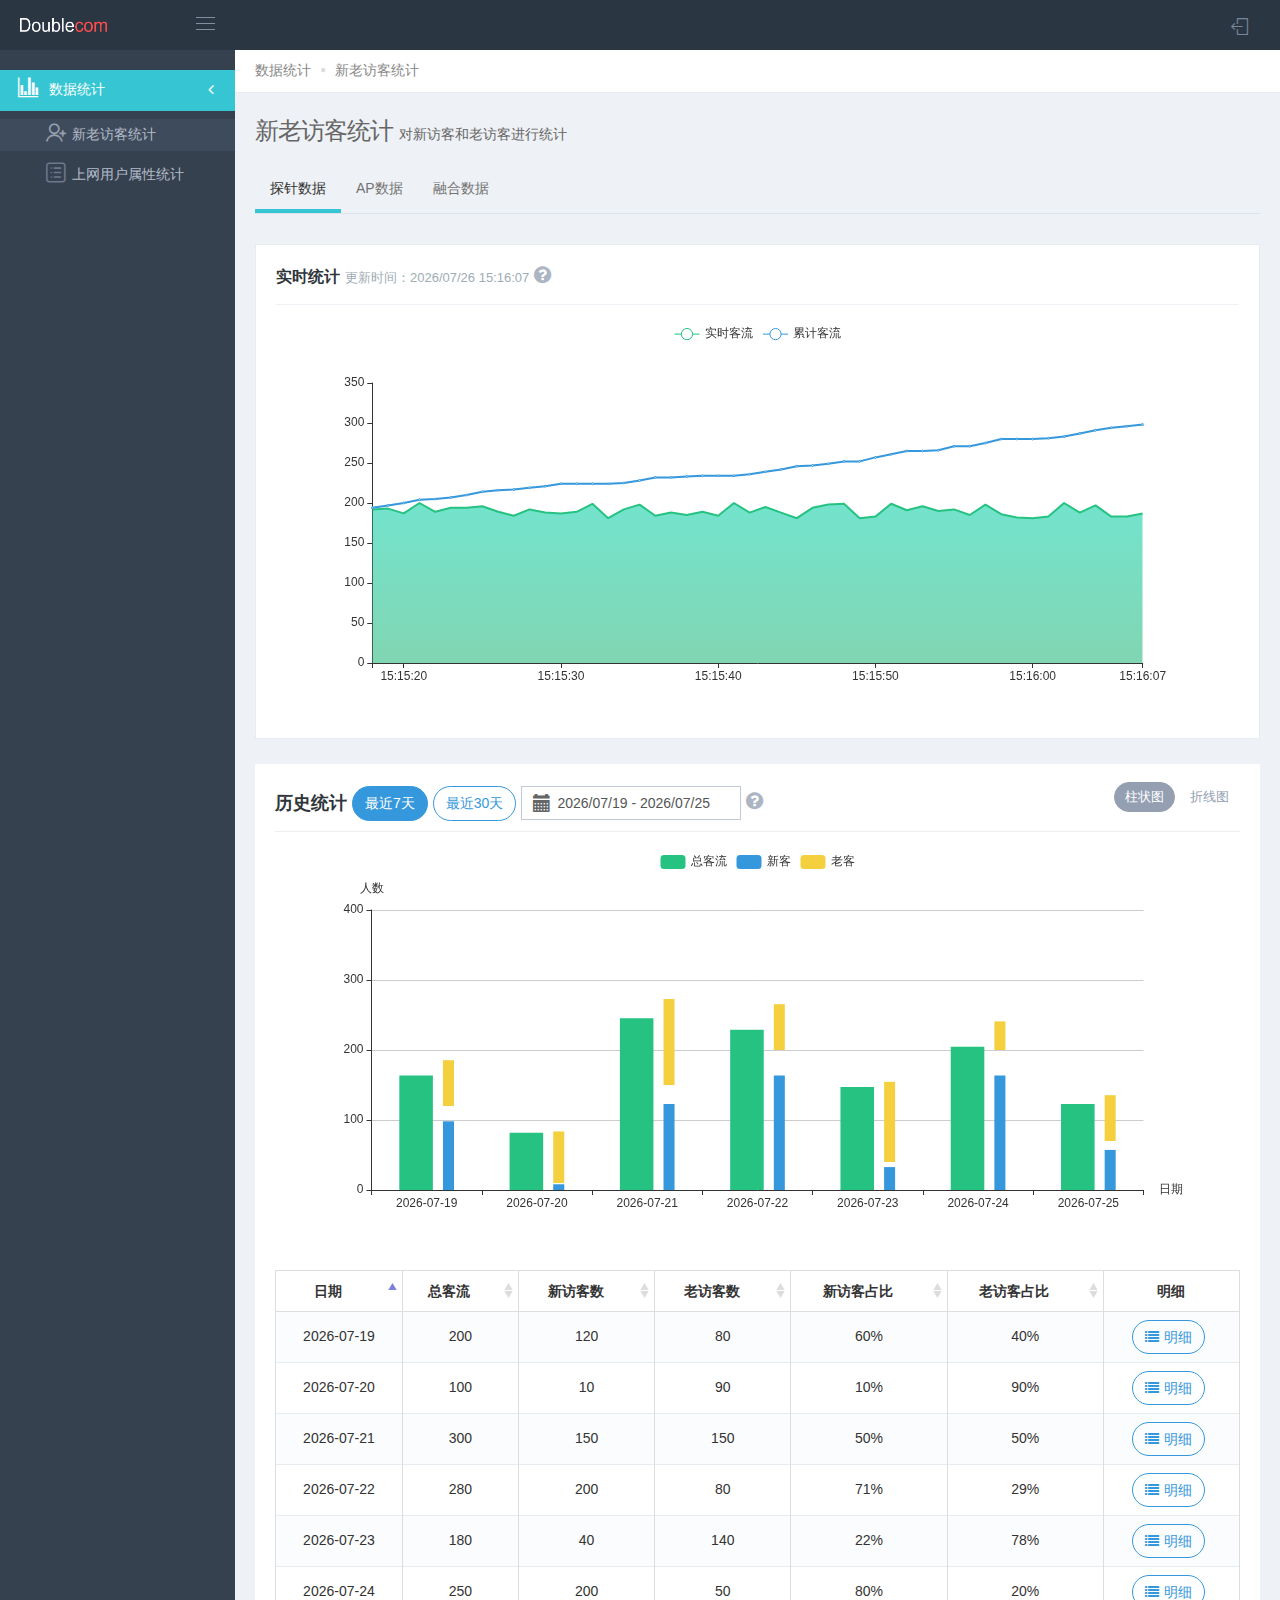
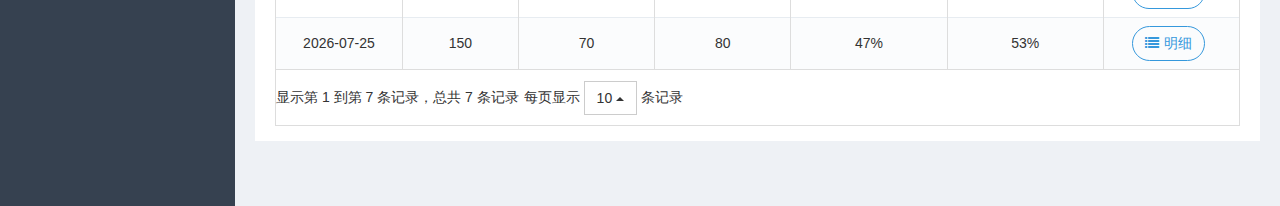
==== commit 6e36b679: "新增用户属性统计" ====
--- a/html/index.html
+++ b/html/index.html
@@ -124,7 +124,7 @@
                                 <li class="nav-item start">
                                     <a href="userProperty.html" class="nav-link ">
                                     <i class="iconfont icon-shuxing" style="font-size: 20px;"></i>
-                                    <span class="title">访客属性统计</span>
+                                    <span class="title">上网用户属性统计</span>
                                 </a>
                                 </li>
                             </ul>
@@ -285,8 +285,8 @@
         // 提示
         $("#time_explain").tooltip({
             html: true,
-            title: '实时客流：当前访客人数（每隔10秒更新一次）' + '<br/>' +
-                '累计客流：今日累计访客人数（每隔10秒更新一次）'
+            title: '实时客流：当前访客人数' + '<br/>' +
+                '累计客流：今日累计访客人数'
         })
         $("#history_explain").tooltip({
             html: true,
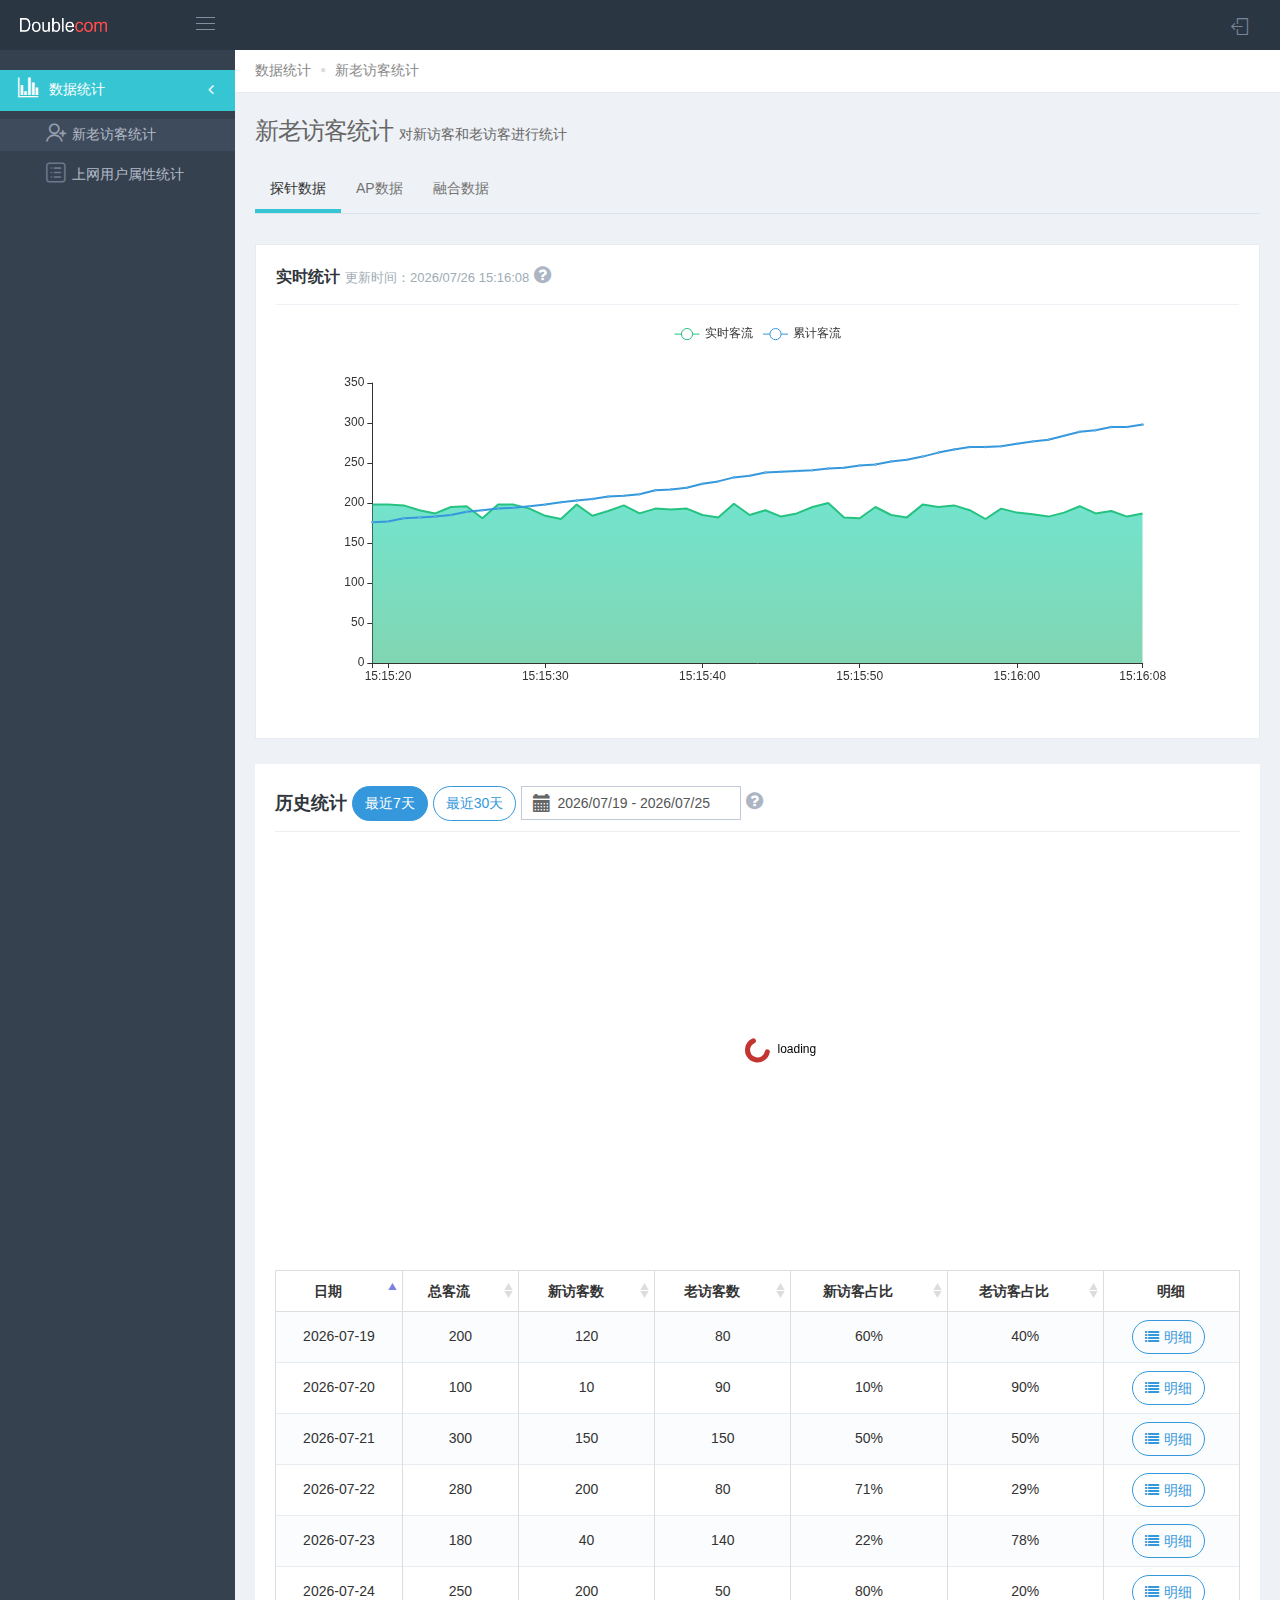
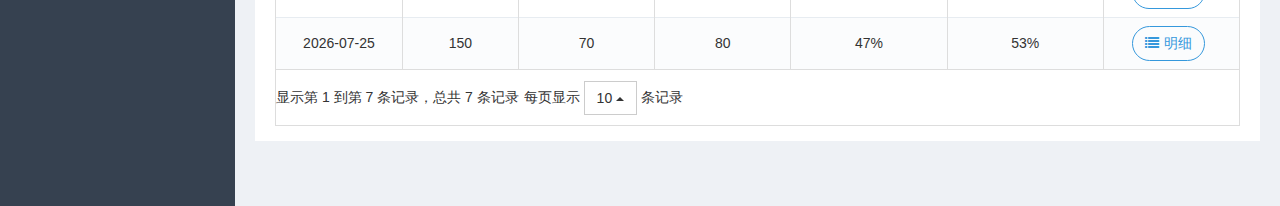
==== commit d78d75df: "更新访客页面切换图标" ====
--- a/html/index.html
+++ b/html/index.html
@@ -214,14 +214,6 @@
                                                                 <a href="#" id="history_explain"><i class="fa fa-question-circle font-grey-salsa" style="font-size: 20px;"></i></a>
                                                             </form>
                                                         </div>
-                                                        <div class="actions">
-                                                            <div class="btn-group btn-group-devided" data-toggle="buttons">
-                                                                <label class="btn btn-transparent blue-oleo btn-no-border btn-outline btn-circle btn-sm active" id="barType">
-                                                                    <input type="radio" name="options" class="toggle" id="option1">柱状图</label>
-                                                                <label class="btn btn-transparent blue-oleo btn-no-border btn-outline btn-circle btn-sm" id="lineType">
-                                                                    <input type="radio" name="options" class="toggle" id="option2">折线图</label>
-                                                            </div>
-                                                        </div>
                                                     </div>
                                                     <div class="portlet-body">
                                                         <div id="echarts_users" style="height:400px;margin-bottom: 20px;"></div>
@@ -281,6 +273,7 @@
     <script src="../assets/global/plugins/echarts/theme/shine.js" type="text/javascript"></script>
     <script type="text/javascript">
     $(document).ready(function() {
+        window.chartType == 'bar';
         ///////////////////////////////////////////////////////////////////////////////////////
         // 提示
         $("#time_explain").tooltip({
@@ -334,33 +327,11 @@
 
             // var yDataDays = {};
             yDataDays = getRandomYData(yDataDays, dayCount);
-            var show = false;
-            var disabled = true;
-            if (dayCount > 15) {
-                show = true;
-                disabled = false;
+            if (window.chartType == 'bar') {
+                setBarChart1(myChart, xDataDays, yDataDays, dayCount);
+            } else {
+                setLineChart1(myChart, xDataDays, yDataDays, dayCount);
             }
-            myChart.setOption({
-                dataZoom: [{
-                    show: show,
-                    start: 0,
-                    end: 100,
-                }, {
-                    disabled: disabled,
-                    start: 0,
-                    end: 100,
-                }],
-                xAxis: {
-                    data: xDataDays,
-                },
-                series: [{
-                    data: yDataDays.allUsers,
-                }, {
-                    data: yDataDays.newUsers,
-                }, {
-                    data: yDataDays.oldUsers,
-                }, ]
-            });
             var data = [];
             setListData(data, xDataDays, yDataDays, dayCount);
         });
@@ -379,91 +350,7 @@
             newUsers: [120, 10, 150, 200, 40, 200, 70],
             oldUsers: [80, 90, 150, 80, 140, 50, 80],
         }
-        var option = {
-            title: {
-                text: 'title',
-                show: false,
-            },
-            tooltip: {
-                trigger: 'axis',
-                axisPointer: {
-                    type: 'shadow', // line/shadow/cross
-                }
-            },
-            dataZoom: [{ // 这个dataZoom组件，默认控制x轴。
-                    type: 'slider', // 这个 dataZoom 组件是 slider 型 dataZoom 组件
-                    start: 0, // 左边在 10% 的位置。
-                    end: 100, // 右边在 60% 的位置。
-                    show: false,
-                },
-                { // 这个dataZoom组件，也控制x轴。
-                    type: 'inside', // 这个 dataZoom 组件是 inside 型 dataZoom 组件
-                    start: 0, // 左边在 10% 的位置。
-                    end: 100, // 右边在 60% 的位置。
-                    disabled: true,
-                }
-            ],
-            legend: {
-                type: 'plain',
-                show: true,
-                left: 'center',
-                top: 0,
-                data: ['总客流', '新客', '老客']
-            },
-            xAxis: {
-                type: 'category',
-                data: xDataDays,
-                name: '日期',
-                // boundaryGap: false,
-            },
-            yAxis: {
-                type: 'value',
-                name: '人数',
-                splitNumber: 3,
-                boundaryGap: ['0', '20%'],
-            },
-            series: [{
-                name: '总客流',
-                type: 'bar', // bar/line
-                // stack: '123',
-                data: yDataDays.allUsers,
-                // label: {
-                //     normal: {
-                //         show: true,
-                //         formatter: '{c}'
-                //     }
-                // }
-            }, {
-                name: '新客',
-                type: 'bar',
-                barWidth: '10%',
-                stack: '总客流', // 总客流/其他
-                data: yDataDays.newUsers,
-                // label: {
-                //     normal: {
-                //         show: true,
-                //         formatter: '{c}'
-                //     }
-                // }
-            }, {
-                name: '老客',
-                type: 'bar',
-                barWidth: '10%',
-                stack: '总客流',
-                data: yDataDays.oldUsers,
-                // label: {
-                //     normal: {
-                //         show: true,
-                //         formatter: '{c}'
-                //     }
-                // }
-            }, ]
-        };
-        myChart.showLoading();
-        window.setTimeout(function() {
-            myChart.hideLoading();
-            myChart.setOption(option);
-        }, 500);
+        setBarChart1(myChart, xDataDays, yDataDays, dayCount);
 
         ///////////////////////////////////////////////////////////////////////////////////////
         // 日期选择按钮
@@ -488,29 +375,11 @@
                 newUsers: [120, 10, 150, 200, 40, 200, 70],
                 oldUsers: [80, 90, 150, 80, 140, 50, 80],
             }
-            myChart.setOption({
-                xAxis: {
-                    data: xDataDays,
-                },
-                dataZoom: [{
-                    type: 'slider',
-                    show: false,
-                    start: 0,
-                    end: 100,
-                }, {
-                    type: 'inside',
-                    disabled: true,
-                    start: 0,
-                    end: 100,
-                }],
-                series: [{
-                    data: yDataDays.allUsers,
-                }, {
-                    data: yDataDays.newUsers,
-                }, {
-                    data: yDataDays.oldUsers,
-                }, ]
-            });
+            if (window.chartType == 'bar') {
+                setBarChart1(myChart, xDataDays, yDataDays, dayCount);
+            } else {
+                setLineChart1(myChart, xDataDays, yDataDays, dayCount);
+            }
             var data = [];
             setListData(data, xDataDays, yDataDays, dayCount);
         });
@@ -529,84 +398,19 @@
                 xDataDays.push(time);
             }
             yDataDays = getRandomYData(yDataDays, 30);
-            myChart.setOption({
-                dataZoom: [{
-                    type: 'slider',
-                    show: true,
-                    start: 0,
-                    end: 100,
-                }, {
-                    type: 'inside',
-                    disabled: false,
-                    start: 0,
-                    end: 100,
-                }],
-                xAxis: {
-                    data: xDataDays,
-                },
-                series: [{
-                    data: yDataDays.allUsers,
-                }, {
-                    data: yDataDays.newUsers,
-                }, {
-                    data: yDataDays.oldUsers,
-                }, ]
-            });
+            if (window.chartType == 'bar') {
+                setBarChart1(myChart, xDataDays, yDataDays, dayCount);
+            } else {
+                setLineChart1(myChart, xDataDays, yDataDays, dayCount);
+            }
             var data = [];
             setListData(data, xDataDays, yDataDays, dayCount);
         });
         /////////////////////////////////////////////////////////////////////////////////////
         //图表类型切换
         $("#lineType").click(function(e) {
-            // e.preventDefault();
-            var show = false;
-            var disabled = true;
-            if (dayCount > 15) {
-                show = true;
-                disabled = false;
-            }
-            myChart.setOption({
-                tooltip: {
-                    trigger: 'axis',
-                    axisPointer: {
-                        type: 'line', // line/shadow/cross
-                    }
-                },
-                dataZoom: [{
-                    type: 'slider',
-                    show: show,
-                    start: 0,
-                    end: 100,
-                }, {
-                    type: 'inside',
-                    disabled: disabled,
-                    start: 0,
-                    end: 100,
-                }],
-                xAxis: {
-                    type: 'category',
-                    data: xDataDays,
-                    name: '日期',
-                    boundaryGap: false,
-                },
-                series: [{
-                    name: '总客流',
-                    type: 'line', // bar/line
-                    data: yDataDays.allUsers,
-                    // areaStyle: { normal: {} },
-                }, {
-                    name: '新客',
-                    type: 'line',
-                    data: yDataDays.newUsers,
-                    // areaStyle: { normal: {} },
-                }, {
-                    name: '老客',
-                    type: 'line',
-                    data: yDataDays.oldUsers,
-                    // areaStyle: { normal: {} },
-                }, ]
-            });
-
+            e.preventDefault();
+            setLineChart1(myChart, xDataDays, yDataDays, dayCount);
         });
         $("#barType").click(function(e) {
             // e.preventDefault();
@@ -941,6 +745,192 @@
             window.location.href = "./userNumDetail.html";
         },
     }
+
+    ////////////////////////////////////////////////////////////////////////
+    // 切换为柱状图
+    function setBarChart1(myChart, xDataDays, yDataDays, dayCount) {
+        window.chartType = 'bar';
+        var show = false;
+        var disabled = true;
+        if (dayCount > 15) {
+            show = true;
+            disabled = false;
+        }
+        myChart.clear();
+        myChart.showLoading();
+        window.setTimeout(function() {
+            myChart.hideLoading();
+            myChart.setOption({
+                tooltip: {
+                    trigger: 'axis',
+                    axisPointer: {
+                        type: 'shadow', // line/shadow/cross
+                    }
+                },
+                toolbox: {
+                    show: true,
+                    itemSize: 20,
+                    itemGap: 15,
+                    feature: {
+                        myBar: {
+                            show: true,
+                            title: '柱状图',
+                            icon: 'image://https://www.weiquaninfo.cn/images/bar.png',
+                            onclick: function() {
+                                setBarChart1(myChart, xDataDays, yDataDays, dayCount);
+                            }
+                        },
+                        myLine: {
+                            show: true,
+                            title: '折线图',
+                            icon: 'image://https://www.weiquaninfo.cn/images/line1.png',
+                            onclick: function() {
+                                setLineChart1(myChart, xDataDays, yDataDays, dayCount);
+                            }
+                        },
+                    }
+                },
+                dataZoom: [{ // 这个dataZoom组件，默认控制x轴。
+                        type: 'slider', // 这个 dataZoom 组件是 slider 型 dataZoom 组件
+                        start: 0, // 左边在 10% 的位置。
+                        end: 100, // 右边在 60% 的位置。
+                        show: false,
+                    },
+                    { // 这个dataZoom组件，也控制x轴。
+                        type: 'inside', // 这个 dataZoom 组件是 inside 型 dataZoom 组件
+                        start: 0, // 左边在 10% 的位置。
+                        end: 100, // 右边在 60% 的位置。
+                        disabled: true,
+                    }
+                ],
+                legend: {
+                    type: 'plain',
+                    show: true,
+                    left: 'center',
+                    top: 0,
+                    data: ['总客流', '新客', '老客']
+                },
+                xAxis: {
+                    type: 'category',
+                    data: xDataDays,
+                    name: '日期',
+                    // boundaryGap: false,
+                },
+                yAxis: {
+                    type: 'value',
+                    name: '人数',
+                    splitNumber: 3,
+                    boundaryGap: ['0', '20%'],
+                },
+                series: [{
+                    name: '总客流',
+                    type: 'bar', // bar/line
+                    // stack: '123',
+                    data: yDataDays.allUsers,
+                }, {
+                    name: '新客',
+                    type: 'bar',
+                    barWidth: '10%',
+                    stack: '总客流', // 总客流/其他
+                    data: yDataDays.newUsers,
+                }, {
+                    name: '老客',
+                    type: 'bar',
+                    barWidth: '10%',
+                    stack: '总客流',
+                    data: yDataDays.oldUsers,
+                }, ]
+            });
+        }, 1000)
+
+    }
+    ////////////////////////////////////////////////////////////////////////
+    // 切换为折线图setLineChart
+    function setLineChart1(myChart, xDataDays, yDataDays, dayCount) {
+        window.chartType = 'line';
+        var show = false;
+        var disabled = true;
+        if (dayCount > 15) {
+            show = true;
+            disabled = false;
+        }
+        myChart.clear();
+        myChart.showLoading();
+        window.setTimeout(function() {
+            myChart.hideLoading();
+            myChart.setOption({
+                tooltip: {
+                    trigger: 'axis',
+                    axisPointer: {
+                        type: 'line', // line/shadow/cross
+                    }
+                },
+                toolbox: {
+                    show: true,
+                    itemSize: 20,
+                    itemGap: 15,
+                    feature: {
+                        myBar: {
+                            show: true,
+                            title: '柱状图',
+                            icon: 'image://https://www.weiquaninfo.cn/images/bar1.png',
+                            onclick: function() {
+                                setBarChart1(myChart, xDataDays, yDataDays, dayCount);
+                            }
+                        },
+                        myLine: {
+                            show: true,
+                            title: '折线图',
+                            icon: 'image://https://www.weiquaninfo.cn/images/line.png',
+                            onclick: function() {
+                                setLineChart1(myChart, xDataDays, yDataDays, dayCount);
+                            }
+                        },
+                    }
+                },
+                dataZoom: [{
+                    type: 'slider',
+                    show: show,
+                    start: 0,
+                    end: 100,
+                }, {
+                    type: 'inside',
+                    disabled: disabled,
+                    start: 0,
+                    end: 100,
+                }],
+                xAxis: {
+                    type: 'category',
+                    data: xDataDays,
+                    name: '日期',
+                    boundaryGap: false,
+                },
+                yAxis: {
+                    type: 'value',
+                    name: '人数',
+                    splitNumber: 3,
+                    boundaryGap: ['0', '20%'],
+                },
+                series: [{
+                    name: '总客流',
+                    type: 'line', // bar/line
+                    data: yDataDays.allUsers,
+                    // areaStyle: { normal: {} },
+                }, {
+                    name: '新客',
+                    type: 'line',
+                    data: yDataDays.newUsers,
+                    // areaStyle: { normal: {} },
+                }, {
+                    name: '老客',
+                    type: 'line',
+                    data: yDataDays.oldUsers,
+                    // areaStyle: { normal: {} },
+                }, ]
+            });
+        }, 1000)
+
+    }
     </script>
 </body>
 
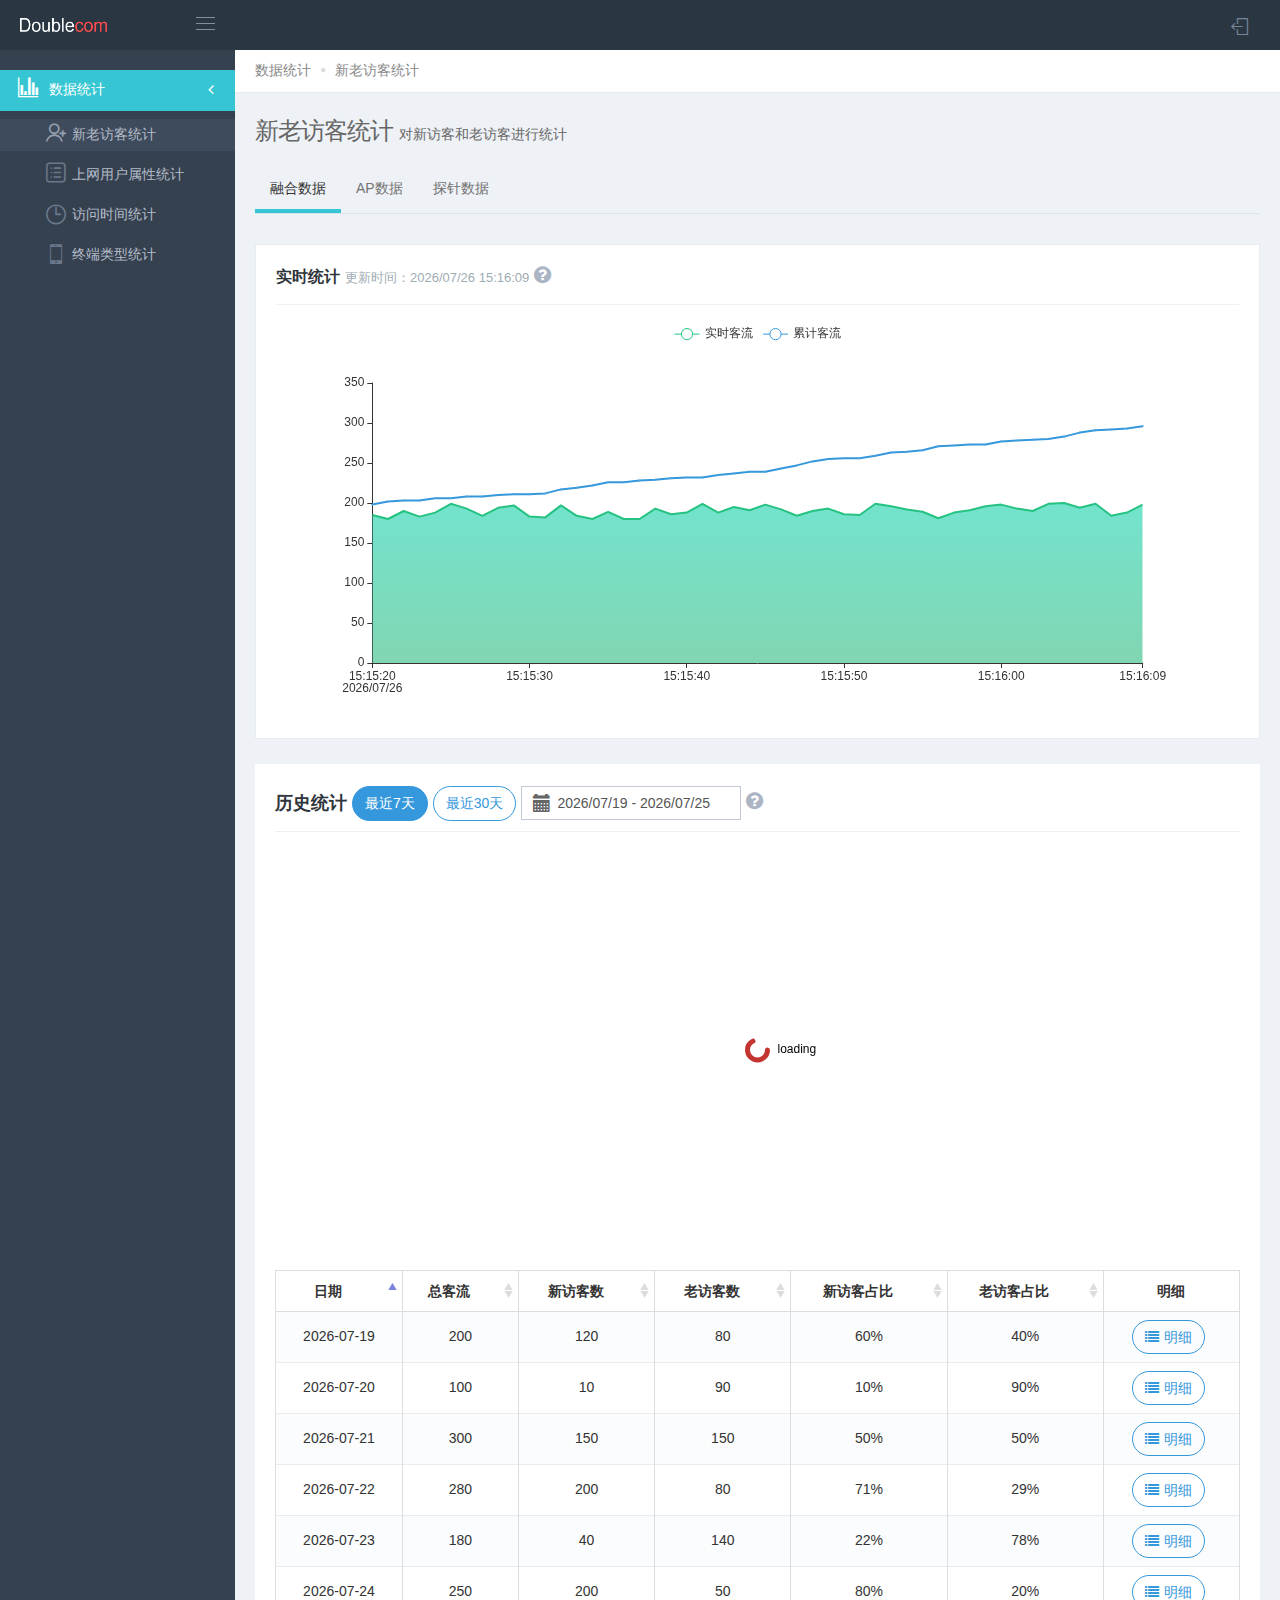
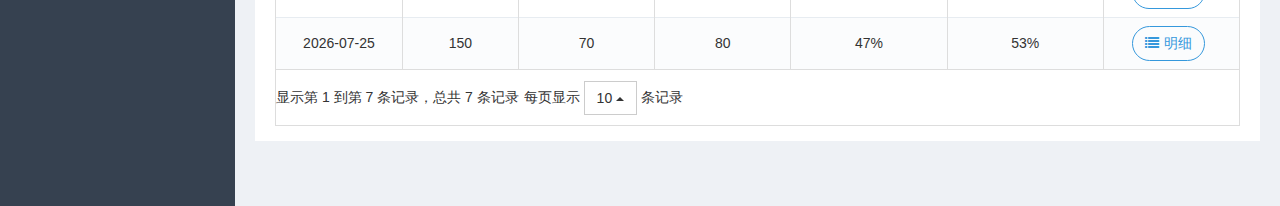
==== commit b3b02b95: "添加终端统计" ====
--- a/html/index.html
+++ b/html/index.html
@@ -128,6 +128,22 @@
                                 </a>
                                 </li>
                             </ul>
+                            <ul class="sub-menu">
+                                <li class="nav-item start">
+                                    <a href="userTime.html" class="nav-link ">
+                                    <i class="iconfont icon-time" style="font-size: 20px;"></i>
+                                    <span class="title">访问时间统计</span>
+                                </a>
+                                </li>
+                            </ul>
+                            <ul class="sub-menu">
+                                <li class="nav-item start">
+                                    <a href="devType.html" class="nav-link ">
+                                    <i class="iconfont icon-phone" style="font-size: 20px;"></i>
+                                    <span class="title">终端类型统计</span>
+                                </a>
+                                </li>
+                            </ul>
                         </li>
                     </ul>
                     <!-- END SIDEBAR MENU -->
@@ -164,13 +180,13 @@
                             <div class="tabbable-line boxless tabbable-reversed">
                                 <ul class="nav nav-tabs">
                                     <li class="active">
-                                        <a href="#tab1" data-toggle="tab"> 探针数据 </a>
+                                        <a href="#tab1" data-toggle="tab"> 融合数据 </a>
                                     </li>
                                     <li>
                                         <a href="#tab2" data-toggle="tab"> AP数据 </a>
                                     </li>
                                     <li>
-                                        <a href="#tab3" data-toggle="tab"> 融合数据 </a>
+                                        <a href="#tab3" data-toggle="tab"> 探针数据 </a>
                                     </li>
                                 </ul>
                                 <div class="tab-content">
@@ -227,7 +243,7 @@
                                         AP数据（已经认证成功上网的用户数），数据展现形式和前页相同
                                     </div>
                                     <div class="tab-pane" id="tab3">
-                                        融合数据，AP+探针数据的融合数据，数据展现形式和前页相同
+                                        探针数据，探针探测的数据，数据展现形式和前页相同
                                     </div>
                                 </div>
                             </div>
--- a/assets/global/plugins/iconfont/iconfont.css
+++ b/assets/global/plugins/iconfont/iconfont.css
@@ -1,10 +1,10 @@
 
 @font-face {font-family: "iconfont";
-  src: url('iconfont.eot?t=1506758263431'); /* IE9*/
-  src: url('iconfont.eot?t=1506758263431#iefix') format('embedded-opentype'), /* IE6-IE8 */
-  url('[data-uri]') format('woff'),
-  url('iconfont.ttf?t=1506758263431') format('truetype'), /* chrome, firefox, opera, Safari, Android, iOS 4.2+*/
-  url('iconfont.svg?t=1506758263431#iconfont') format('svg'); /* iOS 4.1- */
+  src: url('iconfont.eot?t=1508223323326'); /* IE9*/
+  src: url('iconfont.eot?t=1508223323326#iefix') format('embedded-opentype'), /* IE6-IE8 */
+  url('[data-uri]') format('woff'),
+  url('iconfont.ttf?t=1508223323326') format('truetype'), /* chrome, firefox, opera, Safari, Android, iOS 4.2+*/
+  url('iconfont.svg?t=1508223323326#iconfont') format('svg'); /* iOS 4.1- */
 }
 
 .iconfont {
@@ -17,9 +17,13 @@
 
 .icon-luyouqi:before { content: "\e60c"; }
 
+.icon-phone:before { content: "\e611"; }
+
+.icon-time:before { content: "\e620"; }
+
 .icon-zhongqi:before { content: "\e61d"; }
 
-.icon-icon:before { content: "\e611"; }
+.icon-icon:before { content: "\e612"; }
 
 .icon-yonghuguanli:before { content: "\e631"; }
 
@@ -35,7 +39,7 @@
 
 .icon-tongjishuju:before { content: "\e605"; }
 
-.icon-diannao-copy:before { content: "\e612"; }
+.icon-diannao-copy:before { content: "\e613"; }
 
 .icon-xinfangke-copy1:before { content: "\e502"; }
 
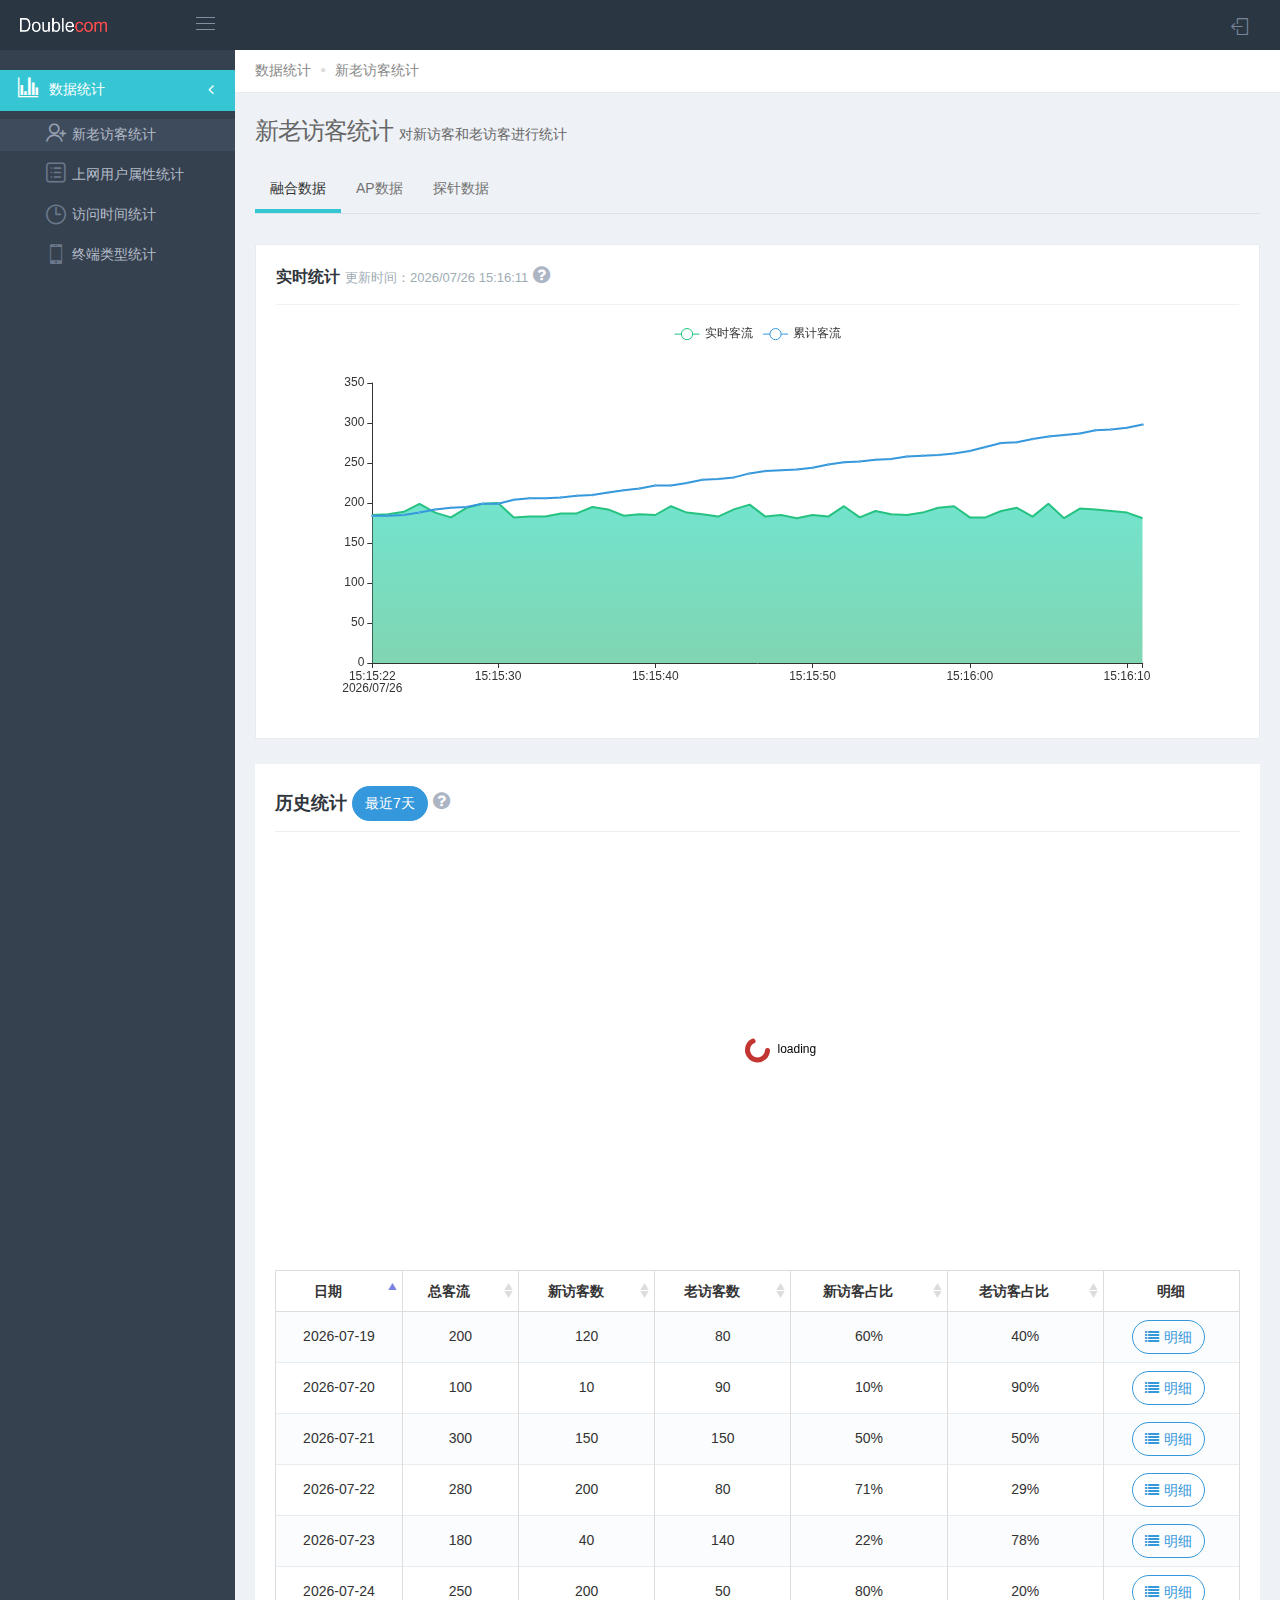
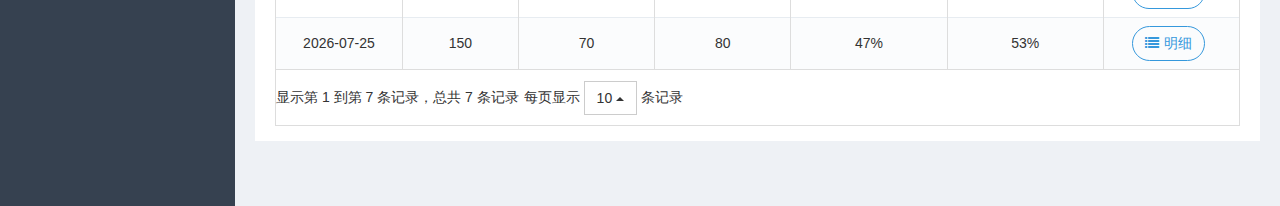
==== commit d2e5ca87: "更新" ====
--- a/html/index.html
+++ b/html/index.html
@@ -220,13 +220,6 @@
                                                                 <div class="form-group">
                                                                     <button type="button" class="btn blue btn-outline btn-circle" id="btnLast7Day">最近7天</button>
                                                                 </div>
-                                                                <div class="form-group">
-                                                                    <button type="button" class="btn blue btn-outline btn-circle" id="btnLast30Day">最近30天</button>
-                                                                </div>
-                                                                <div class="form-group" style="position: relative;">
-                                                                    <i class="glyphicon glyphicon-calendar fa fa-calendar" style="position: absolute;bottom: 10px; right: 190px; top: auto; cursor: pointer;"></i>
-                                                                    <input type="text" id="dateTimeSel" class="form-control" style="width: 220px;padding-left: 35px;">
-                                                                </div>
                                                                 <a href="#" id="history_explain"><i class="fa fa-question-circle font-grey-salsa" style="font-size: 20px;"></i></a>
                                                             </form>
                                                         </div>
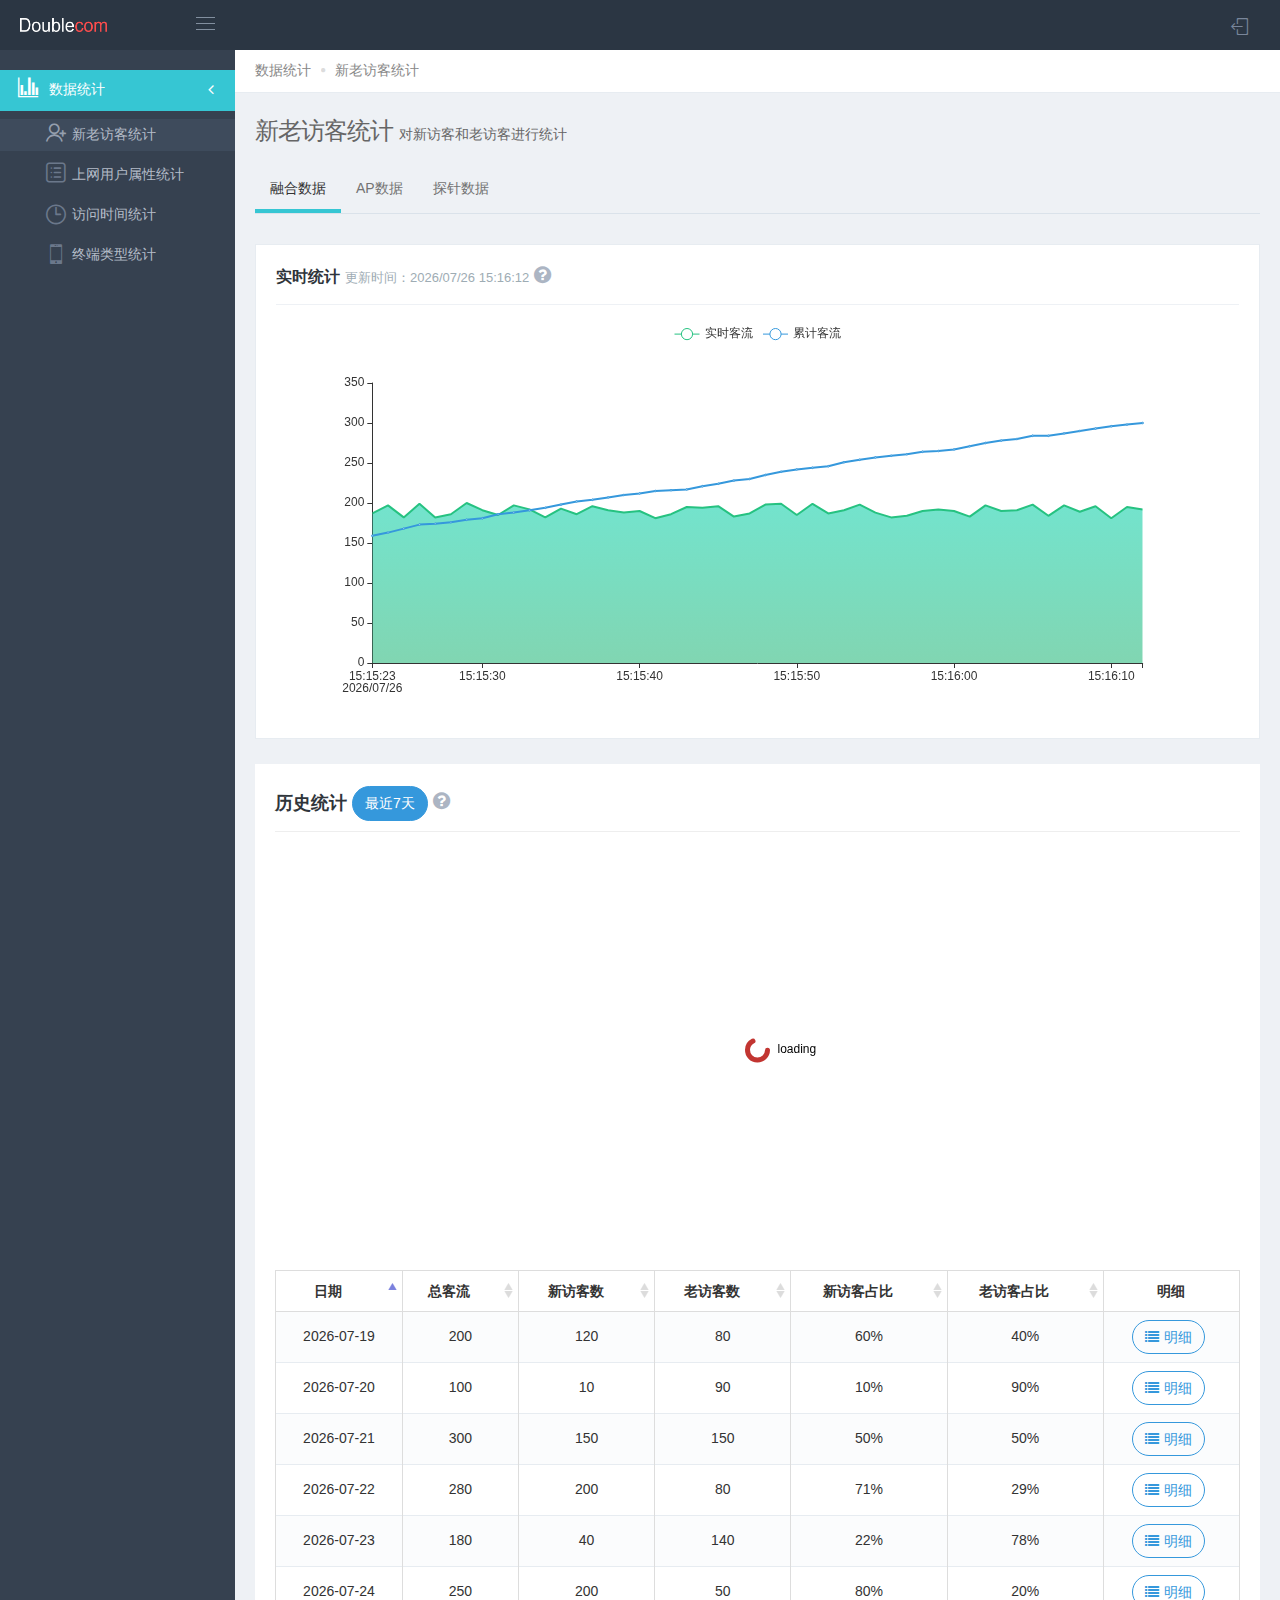
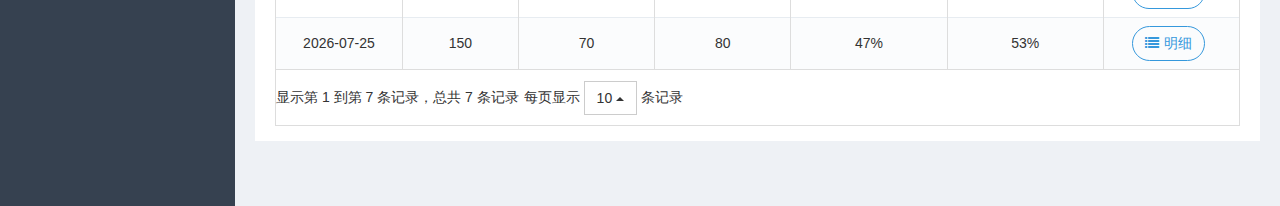
==== commit f9241808: "更新" ====
--- a/html/index.html
+++ b/html/index.html
@@ -587,7 +587,7 @@
             data3.shift();
             data2.push({
                 name: moment().format("HH:mm:ss"),
-                value: [moment().format("YYYY/MM/DD HH:mm:ss"), RandomNumBoth(180, 200)]
+                value: [moment().format("YYYY/MM/DD HH:mm:ss"), 100]
             });
             totalUsers = getTotalUsersRandom(totalUsers);
             data3.push({
